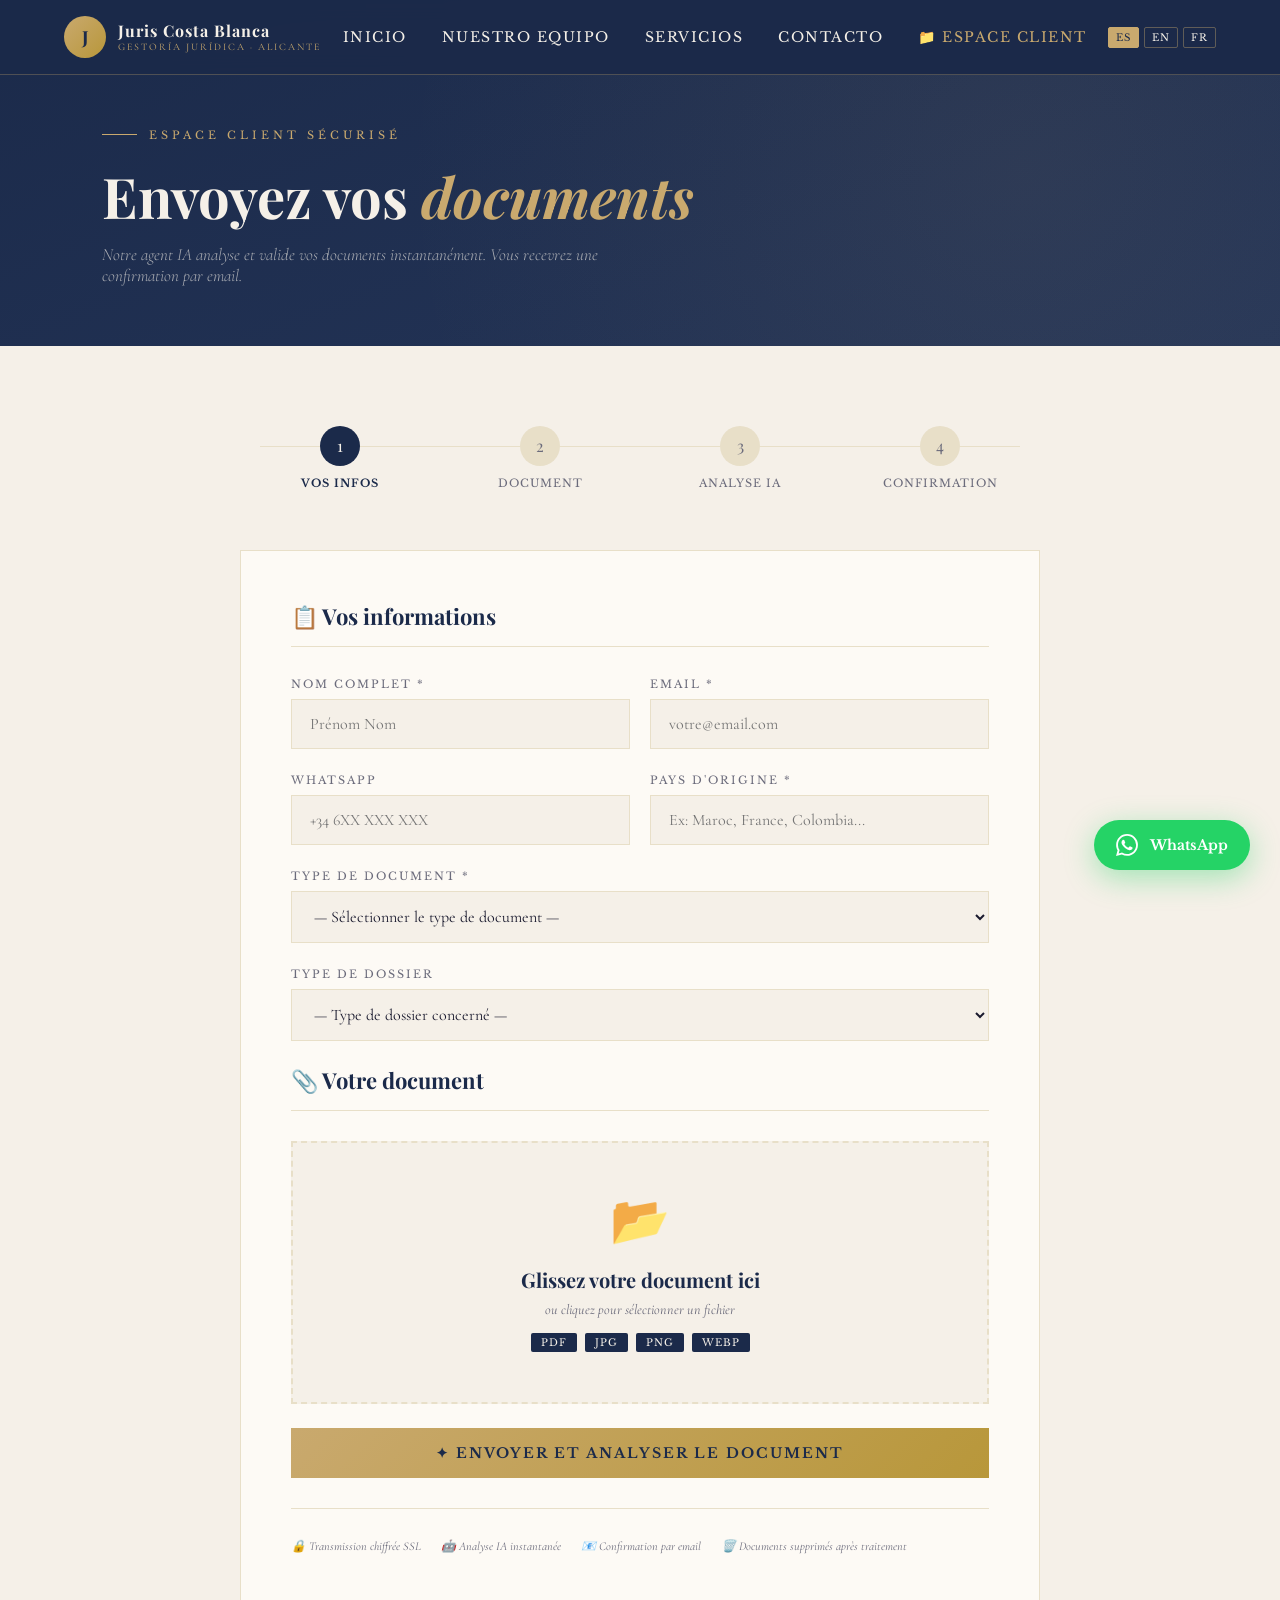
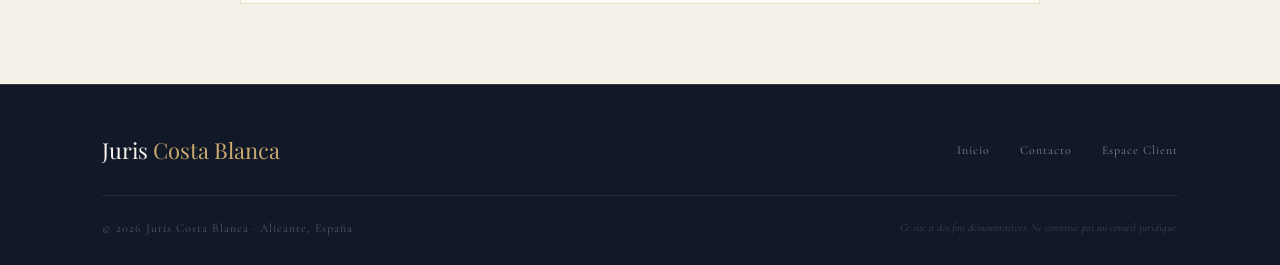
==== upload.html @ bc7e81ef "Add files via upload" ====
<!DOCTYPE html>
<html lang="es">
<head>
  <meta charset="UTF-8" />
  <meta name="viewport" content="width=device-width, initial-scale=1.0" />
  <title>Espace Client — Juris Costa Blanca</title>
  <meta name="description" content="Téléversez vos documents juridiques en toute sécurité. Analyse automatique par IA." />
  <link rel="stylesheet" href="style.css" />
  <link rel="icon" type="image/svg+xml" href="data:image/svg+xml,<svg xmlns='http://www.w3.org/2000/svg' viewBox='0 0 100 100'><text y='.9em' font-size='90'>⚖️</text></svg>" />
  <style>
    /* ===== PAGE UPLOAD SPÉCIFIQUE ===== */
    .upload-hero {
      min-height: 35vh;
      background: linear-gradient(160deg, var(--bleu-profond) 0%, var(--bleu-marine) 100%);
      display: flex;
      align-items: center;
      padding: 120px 8% 60px;
      position: relative;
      overflow: hidden;
    }

    .upload-hero::before {
      content: '';
      position: absolute;
      inset: 0;
      background-image: radial-gradient(circle at 80% 50%, rgba(201, 169, 110, 0.08) 0%, transparent 60%);
    }

    .upload-hero-content {
      position: relative;
      z-index: 2;
    }

    .upload-hero-eyebrow {
      display: inline-flex;
      align-items: center;
      gap: 12px;
      margin-bottom: 20px;
    }

    .upload-hero-eyebrow-line {
      width: 35px;
      height: 1px;
      background: var(--beige-dore);
    }

    .upload-hero-eyebrow span {
      font-size: 11px;
      letter-spacing: 4px;
      text-transform: uppercase;
      color: var(--beige-dore);
      font-family: 'Libre Baskerville', serif;
    }

    .upload-hero h1 {
      font-family: 'Playfair Display', serif;
      font-size: clamp(32px, 5vw, 56px);
      color: var(--beige-clair);
      margin-bottom: 15px;
      line-height: 1.2;
    }

    .upload-hero h1 em {
      color: var(--beige-dore);
      font-style: italic;
    }

    .upload-hero p {
      font-size: 17px;
      color: rgba(245, 240, 232, 0.65);
      font-style: italic;
      font-weight: 300;
      max-width: 500px;
    }

    /* ===== MAIN UPLOAD SECTION ===== */
    .upload-main {
      padding: 80px 8%;
      background: var(--beige-clair);
      min-height: 60vh;
    }

    .upload-container {
      max-width: 800px;
      margin: 0 auto;
    }

    /* ===== ÉTAPES ===== */
    .upload-steps {
      display: flex;
      gap: 0;
      margin-bottom: 60px;
      position: relative;
    }

    .upload-steps::before {
      content: '';
      position: absolute;
      top: 20px;
      left: 20px;
      right: 20px;
      height: 1px;
      background: var(--beige-moyen);
      z-index: 0;
    }

    .step {
      flex: 1;
      text-align: center;
      position: relative;
      z-index: 1;
    }

    .step-number {
      width: 40px;
      height: 40px;
      border-radius: 50%;
      background: var(--beige-moyen);
      color: var(--texte-gris);
      display: flex;
      align-items: center;
      justify-content: center;
      font-family: 'Playfair Display', serif;
      font-size: 16px;
      margin: 0 auto 10px;
      transition: all 0.3s;
    }

    .step.active .step-number {
      background: var(--bleu-profond);
      color: var(--beige-clair);
    }

    .step.done .step-number {
      background: #4CAF50;
      color: white;
    }

    .step-label {
      font-size: 11px;
      letter-spacing: 1px;
      text-transform: uppercase;
      color: var(--texte-gris);
      font-family: 'Libre Baskerville', serif;
    }

    .step.active .step-label {
      color: var(--bleu-profond);
      font-weight: 700;
    }

    /* ===== FORMULAIRE ===== */
    .upload-form {
      background: var(--blanc);
      border: 1px solid var(--beige-moyen);
      padding: 50px;
    }

    .form-section-title {
      font-family: 'Playfair Display', serif;
      font-size: 22px;
      color: var(--bleu-profond);
      margin-bottom: 30px;
      padding-bottom: 15px;
      border-bottom: 1px solid var(--beige-moyen);
    }

    .form-row {
      display: grid;
      grid-template-columns: 1fr 1fr;
      gap: 20px;
    }

    .form-group {
      margin-bottom: 24px;
    }

    .form-group label {
      display: block;
      font-size: 11px;
      letter-spacing: 2px;
      text-transform: uppercase;
      color: var(--texte-gris);
      font-family: 'Libre Baskerville', serif;
      margin-bottom: 8px;
    }

    .form-group input,
    .form-group select {
      width: 100%;
      padding: 14px 18px;
      background: var(--beige-clair);
      border: 1px solid var(--beige-moyen);
      font-family: 'Cormorant Garamond', serif;
      font-size: 16px;
      color: var(--texte-sombre);
      outline: none;
      transition: border-color 0.3s;
    }

    .form-group input:focus,
    .form-group select:focus {
      border-color: var(--bleu-profond);
      background: var(--blanc);
    }

    /* ===== ZONE UPLOAD ===== */
    .upload-zone {
      border: 2px dashed var(--beige-moyen);
      padding: 50px 30px;
      text-align: center;
      cursor: pointer;
      transition: all 0.3s;
      background: var(--beige-clair);
      margin-bottom: 24px;
      position: relative;
    }

    .upload-zone:hover,
    .upload-zone.dragover {
      border-color: var(--bleu-profond);
      background: rgba(27, 42, 74, 0.03);
    }

    .upload-zone input[type="file"] {
      position: absolute;
      inset: 0;
      opacity: 0;
      cursor: pointer;
      width: 100%;
      height: 100%;
    }

    .upload-icon {
      font-size: 48px;
      margin-bottom: 15px;
    }

    .upload-zone h3 {
      font-family: 'Playfair Display', serif;
      font-size: 20px;
      color: var(--bleu-profond);
      margin-bottom: 8px;
    }

    .upload-zone p {
      font-size: 14px;
      color: var(--texte-gris);
      font-style: italic;
    }

    .upload-zone .accepted-formats {
      margin-top: 15px;
      display: flex;
      gap: 8px;
      justify-content: center;
      flex-wrap: wrap;
    }

    .format-tag {
      background: var(--bleu-profond);
      color: var(--beige-clair);
      padding: 3px 10px;
      font-size: 10px;
      letter-spacing: 1px;
      font-family: 'Libre Baskerville', serif;
      border-radius: 2px;
    }

    /* ===== FICHIER SÉLECTIONNÉ ===== */
    .file-preview {
      display: none;
      background: var(--beige-clair);
      border: 1px solid var(--beige-moyen);
      padding: 15px 20px;
      margin-bottom: 24px;
      align-items: center;
      gap: 15px;
    }

    .file-preview.visible {
      display: flex;
    }

    .file-icon {
      font-size: 24px;
    }

    .file-info {
      flex: 1;
    }

    .file-name {
      font-family: 'Libre Baskerville', serif;
      font-size: 14px;
      color: var(--bleu-profond);
      font-weight: 700;
    }

    .file-size {
      font-size: 12px;
      color: var(--texte-gris);
      font-style: italic;
    }

    .file-remove {
      background: none;
      border: none;
      color: var(--texte-gris);
      cursor: pointer;
      font-size: 18px;
      padding: 4px 8px;
      transition: color 0.2s;
    }

    .file-remove:hover {
      color: #e53e3e;
    }

    /* ===== ANALYSE IA ===== */
    .ia-analysis {
      display: none;
      background: var(--bleu-profond);
      padding: 30px;
      margin-bottom: 24px;
      color: var(--beige-clair);
    }

    .ia-analysis.visible {
      display: block;
    }

    .ia-analysis-header {
      display: flex;
      align-items: center;
      gap: 12px;
      margin-bottom: 20px;
    }

    .ia-spinner {
      width: 20px;
      height: 20px;
      border: 2px solid rgba(201, 169, 110, 0.3);
      border-top-color: var(--beige-dore);
      border-radius: 50%;
      animation: spin 1s linear infinite;
    }

    @keyframes spin {
      to { transform: rotate(360deg); }
    }

    .ia-analysis-title {
      font-family: 'Playfair Display', serif;
      font-size: 16px;
      color: var(--beige-dore);
    }

    .ia-result {
      display: none;
    }

    .ia-result.visible {
      display: block;
    }

    .ia-result-item {
      display: flex;
      align-items: flex-start;
      gap: 10px;
      margin-bottom: 12px;
      font-size: 14px;
      color: rgba(245, 240, 232, 0.85);
      line-height: 1.6;
    }

    .ia-result-icon {
      font-size: 16px;
      flex-shrink: 0;
      margin-top: 2px;
    }

    /* ===== STATUT ===== */
    .status-box {
      display: none;
      padding: 20px 25px;
      margin-bottom: 24px;
      align-items: center;
      gap: 15px;
    }

    .status-box.visible {
      display: flex;
    }

    .status-success {
      background: rgba(72, 187, 120, 0.1);
      border: 1px solid rgba(72, 187, 120, 0.3);
    }

    .status-error {
      background: rgba(245, 101, 101, 0.1);
      border: 1px solid rgba(245, 101, 101, 0.3);
    }

    .status-icon {
      font-size: 24px;
    }

    .status-text h4 {
      font-family: 'Libre Baskerville', serif;
      font-size: 14px;
      color: var(--bleu-profond);
      margin-bottom: 4px;
    }

    .status-text p {
      font-size: 13px;
      color: var(--texte-gris);
      font-style: italic;
    }

    /* ===== SÉCURITÉ ===== */
    .security-info {
      display: flex;
      gap: 20px;
      margin-top: 30px;
      padding-top: 30px;
      border-top: 1px solid var(--beige-moyen);
    }

    .security-item {
      display: flex;
      align-items: center;
      gap: 8px;
      font-size: 12px;
      color: var(--texte-gris);
      font-style: italic;
    }

    /* ===== RESPONSIVE ===== */
    @media (max-width: 700px) {
      .upload-form {
        padding: 30px 20px;
      }

      .form-row {
        grid-template-columns: 1fr;
      }

      .upload-steps {
        display: none;
      }

      .security-info {
        flex-direction: column;
        gap: 10px;
      }
    }
  </style>
</head>
<body>

  <!-- NAVIGATION -->
  <nav>
    <a href="index.html" class="nav-logo">
      <div class="nav-logo-icon">J</div>
      <div class="nav-logo-text">
        <span class="nav-logo-name">Juris Costa Blanca</span>
        <span class="nav-logo-sub">Gestoría Jurídica · Alicante</span>
      </div>
    </a>
    <ul class="nav-links">
      <li><a href="index.html#accueil">Inicio</a></li>
      <li><a href="index.html#bureau">Nuestro Equipo</a></li>
      <li><a href="index.html#activites">Servicios</a></li>
      <li><a href="index.html#contact">Contacto</a></li>
      <li><a href="upload.html" style="color: var(--beige-dore);">📁 Espace Client</a></li>
    </ul>
    <div class="lang-selector">
      <button class="lang-btn active" onclick="setLang('es')">ES</button>
      <button class="lang-btn" onclick="setLang('en')">EN</button>
      <button class="lang-btn" onclick="setLang('fr')">FR</button>
    </div>
    <button class="hamburger" id="hamburger"><span></span><span></span><span></span></button>
  </nav>

  <!-- HERO -->
  <section class="upload-hero">
    <div class="upload-hero-content">
      <div class="upload-hero-eyebrow">
        <div class="upload-hero-eyebrow-line"></div>
        <span>Espace Client Sécurisé</span>
      </div>
      <h1>Envoyez vos <em>documents</em></h1>
      <p>Notre agent IA analyse et valide vos documents instantanément. Vous recevrez une confirmation par email.</p>
    </div>
  </section>

  <!-- MAIN -->
  <section class="upload-main">
    <div class="upload-container">

      <!-- ÉTAPES -->
      <div class="upload-steps">
        <div class="step active" id="step1">
          <div class="step-number">1</div>
          <div class="step-label">Vos infos</div>
        </div>
        <div class="step" id="step2">
          <div class="step-number">2</div>
          <div class="step-label">Document</div>
        </div>
        <div class="step" id="step3">
          <div class="step-number">3</div>
          <div class="step-label">Analyse IA</div>
        </div>
        <div class="step" id="step4">
          <div class="step-number">4</div>
          <div class="step-label">Confirmation</div>
        </div>
      </div>

      <!-- FORMULAIRE -->
      <div class="upload-form reveal">

        <h2 class="form-section-title">📋 Vos informations</h2>

        <div class="form-row">
          <div class="form-group">
            <label>Nom complet *</label>
            <input type="text" id="client-nom" placeholder="Prénom Nom" required />
          </div>
          <div class="form-group">
            <label>Email *</label>
            <input type="email" id="client-email" placeholder="votre@email.com" required />
          </div>
        </div>

        <div class="form-row">
          <div class="form-group">
            <label>WhatsApp</label>
            <input type="tel" id="client-whatsapp" placeholder="+34 6XX XXX XXX" />
          </div>
          <div class="form-group">
            <label>Pays d'origine *</label>
            <input type="text" id="client-pays" placeholder="Ex: Maroc, France, Colombia..." required />
          </div>
        </div>

        <div class="form-group">
          <label>Type de document *</label>
          <select id="doc-type" required>
            <option value="">— Sélectionner le type de document —</option>
            <option value="passeport">🛂 Passeport</option>
            <option value="nie">🪪 NIE / TIE</option>
            <option value="acte_naissance">📜 Acte de naissance</option>
            <option value="antecedents_penaux">⚖️ Certificat antécédents pénaux</option>
            <option value="empadronamiento">🏠 Certificat d'empadronamiento</option>
            <option value="contrat_travail">💼 Contrat de travail</option>
            <option value="justificatif_paiement">💳 Justificatif de paiement</option>
            <option value="diplome">🎓 Diplôme / Certificat scolaire</option>
            <option value="photo">📷 Photo d'identité</option>
            <option value="autre">📄 Autre document</option>
          </select>
        </div>

        <div class="form-group">
          <label>Type de dossier</label>
          <select id="dossier-type">
            <option value="">— Type de dossier concerné —</option>
            <option value="regularisation_2026">Régularisation extraordinaire 2026</option>
            <option value="nie_tie">NIE / TIE</option>
            <option value="visa_etudiant">Visa Étudiant</option>
            <option value="arraigo">Arraigo</option>
            <option value="regroupement_familial">Regroupement Familial</option>
            <option value="renouvellement">Renouvellement Résidence</option>
            <option value="immigration_commerciale">Immigration Commerciale</option>
            <option value="autre">Autre</option>
          </select>
        </div>

        <h2 class="form-section-title" style="margin-top: 10px;">📎 Votre document</h2>

        <!-- ZONE UPLOAD -->
        <div class="upload-zone" id="upload-zone">
          <input type="file" id="file-input" accept=".pdf,.jpg,.jpeg,.png,.webp" />
          <div class="upload-icon">📂</div>
          <h3>Glissez votre document ici</h3>
          <p>ou cliquez pour sélectionner un fichier</p>
          <div class="accepted-formats">
            <span class="format-tag">PDF</span>
            <span class="format-tag">JPG</span>
            <span class="format-tag">PNG</span>
            <span class="format-tag">WEBP</span>
          </div>
        </div>

        <!-- APERÇU FICHIER -->
        <div class="file-preview" id="file-preview">
          <div class="file-icon" id="file-icon">📄</div>
          <div class="file-info">
            <div class="file-name" id="file-name">document.pdf</div>
            <div class="file-size" id="file-size">2.4 MB</div>
          </div>
          <button class="file-remove" id="file-remove" onclick="removeFile()">✕</button>
        </div>

        <!-- ANALYSE IA -->
        <div class="ia-analysis" id="ia-analysis">
          <div class="ia-analysis-header">
            <div class="ia-spinner" id="ia-spinner"></div>
            <div class="ia-analysis-title" id="ia-analysis-title">Agent IA en cours d'analyse...</div>
          </div>
          <div class="ia-result" id="ia-result"></div>
        </div>

        <!-- STATUT -->
        <div class="status-box" id="status-box">
          <div class="status-icon" id="status-icon"></div>
          <div class="status-text">
            <h4 id="status-title"></h4>
            <p id="status-desc"></p>
          </div>
        </div>

        <!-- BOUTON ENVOYER -->
        <button class="btn-primary" id="submit-btn" onclick="submitDocument()" style="width: 100%; justify-content: center; font-size: 14px;">
          ✦ Envoyer et analyser le document
        </button>

        <!-- SÉCURITÉ -->
        <div class="security-info">
          <div class="security-item">🔒 Transmission chiffrée SSL</div>
          <div class="security-item">🤖 Analyse IA instantanée</div>
          <div class="security-item">📧 Confirmation par email</div>
          <div class="security-item">🗑️ Documents supprimés après traitement</div>
        </div>

      </div>
    </div>
  </section>

  <!-- WHATSAPP FLOAT -->
  <a href="https://wa.me/14155238886" target="_blank" class="whatsapp-float" aria-label="WhatsApp">
    <svg viewBox="0 0 24 24" xmlns="http://www.w3.org/2000/svg">
      <path d="M17.472 14.382c-.297-.149-1.758-.867-2.03-.967-.273-.099-.471-.148-.67.15-.197.297-.767.966-.94 1.164-.173.199-.347.223-.644.075-.297-.15-1.255-.463-2.39-1.475-.883-.788-1.48-1.761-1.653-2.059-.173-.297-.018-.458.13-.606.134-.133.298-.347.446-.52.149-.174.198-.298.298-.497.099-.198.05-.371-.025-.52-.075-.149-.669-1.612-.916-2.207-.242-.579-.487-.5-.669-.51-.173-.008-.371-.01-.57-.01-.198 0-.52.074-.792.372-.272.297-1.04 1.016-1.04 2.479 0 1.462 1.065 2.875 1.213 3.074.149.198 2.096 3.2 5.077 4.487.709.306 1.262.489 1.694.625.712.227 1.36.195 1.871.118.571-.085 1.758-.719 2.006-1.413.248-.694.248-1.289.173-1.413-.074-.124-.272-.198-.57-.347m-5.421 7.403h-.004a9.87 9.87 0 01-5.031-1.378l-.361-.214-3.741.982.998-3.648-.235-.374a9.86 9.86 0 01-1.51-5.26c.001-5.45 4.436-9.884 9.888-9.884 2.64 0 5.122 1.03 6.988 2.898a9.825 9.825 0 012.893 6.994c-.003 5.45-4.437 9.884-9.885 9.884m8.413-18.297A11.815 11.815 0 0012.05 0C5.495 0 .16 5.335.157 11.892c0 2.096.547 4.142 1.588 5.945L.057 24l6.305-1.654a11.882 11.882 0 005.683 1.448h.005c6.554 0 11.89-5.335 11.893-11.893a11.821 11.821 0 00-3.48-8.413z"/>
    </svg>
    WhatsApp
  </a>

  <!-- FOOTER -->
  <footer>
    <div class="footer-top">
      <div class="footer-logo">Juris <span>Costa Blanca</span></div>
      <div class="footer-links">
        <a href="index.html">Inicio</a>
        <a href="index.html#contact">Contacto</a>
        <a href="upload.html">Espace Client</a>
      </div>
    </div>
    <div class="footer-bottom">
      <p class="footer-copy">© 2026 Juris Costa Blanca · Alicante, España</p>
      <p class="footer-legal">Ce site a des fins démonstratives. Ne constitue pas un conseil juridique.</p>
    </div>
  </footer>

  <script>
    // ===== NAVIGATION =====
    var hamburger = document.getElementById('hamburger');
    var navLinks = document.getElementById('navLinks');
    if (hamburger && navLinks) {
      hamburger.addEventListener('click', function() {
        navLinks.classList.toggle('open');
      });
    }

    function setLang(lang) {
      document.querySelectorAll('.lang-btn').forEach(function(btn) {
        btn.classList.remove('active');
      });
      event.target.classList.add('active');
    }

    // ===== SCROLL ANIMATIONS =====
    var observer = new IntersectionObserver(function(entries) {
      entries.forEach(function(entry) {
        if (entry.isIntersecting) entry.target.classList.add('visible');
      });
    }, { threshold: 0.1 });
    document.querySelectorAll('.reveal').forEach(function(el) { observer.observe(el); });

    // ===== UPLOAD ZONE =====
    var uploadZone = document.getElementById('upload-zone');
    var fileInput = document.getElementById('file-input');
    var selectedFile = null;

    uploadZone.addEventListener('dragover', function(e) {
      e.preventDefault();
      uploadZone.classList.add('dragover');
    });

    uploadZone.addEventListener('dragleave', function() {
      uploadZone.classList.remove('dragover');
    });

    uploadZone.addEventListener('drop', function(e) {
      e.preventDefault();
      uploadZone.classList.remove('dragover');
      var files = e.dataTransfer.files;
      if (files.length > 0) handleFile(files[0]);
    });

    fileInput.addEventListener('change', function() {
      if (fileInput.files.length > 0) handleFile(fileInput.files[0]);
    });

    function handleFile(file) {
      selectedFile = file;
      var preview = document.getElementById('file-preview');
      var fileName = document.getElementById('file-name');
      var fileSize = document.getElementById('file-size');
      var fileIcon = document.getElementById('file-icon');

      fileName.textContent = file.name;
      fileSize.textContent = (file.size / 1024 / 1024).toFixed(2) + ' MB';

      var ext = file.name.split('.').pop().toLowerCase();
      if (ext === 'pdf') fileIcon.textContent = '📕';
      else if (['jpg', 'jpeg', 'png', 'webp'].includes(ext)) fileIcon.textContent = '🖼️';
      else fileIcon.textContent = '📄';

      preview.classList.add('visible');
      uploadZone.style.display = 'none';

      // Mettre à jour les étapes
      setStep(2);
    }

    function removeFile() {
      selectedFile = null;
      fileInput.value = '';
      document.getElementById('file-preview').classList.remove('visible');
      uploadZone.style.display = 'block';
      document.getElementById('ia-analysis').classList.remove('visible');
      document.getElementById('status-box').classList.remove('visible');
      setStep(1);
    }

    // ===== ÉTAPES =====
    function setStep(step) {
      for (var i = 1; i <= 4; i++) {
        var el = document.getElementById('step' + i);
        if (!el) continue;
        el.className = 'step';
        if (i < step) el.classList.add('done');
        else if (i === step) el.classList.add('active');
      }
    }

    // ===== ENVOYER =====
    async function submitDocument() {
      var nom = document.getElementById('client-nom').value.trim();
      var email = document.getElementById('client-email').value.trim();
      var pays = document.getElementById('client-pays').value.trim();
      var docType = document.getElementById('doc-type').value;

      if (!nom || !email || !pays || !docType) {
        alert('Veuillez remplir tous les champs obligatoires (*)');
        return;
      }

      if (!selectedFile) {
        alert('Veuillez sélectionner un document à envoyer.');
        return;
      }

      // Désactiver le bouton
      var btn = document.getElementById('submit-btn');
      btn.disabled = true;
      btn.textContent = '⏳ Envoi en cours...';

      // Afficher l'analyse IA
      setStep(3);
      var iaAnalysis = document.getElementById('ia-analysis');
      iaAnalysis.classList.add('visible');
      document.getElementById('ia-analysis-title').textContent = 'Agent IA — Analyse du document...';
      document.getElementById('ia-spinner').style.display = 'block';
      document.getElementById('ia-result').classList.remove('visible');

      try {
        // Convertir le fichier en base64
        var base64 = await fileToBase64(selectedFile);

        // Envoyer au webhook n8n
        var response = await fetch('https://kenzel2122.app.n8n.cloud/webhook/upload-document', {
          method: 'POST',
          headers: { 'Content-Type': 'application/json' },
          body: JSON.stringify({
            nom: nom,
            email: email,
            whatsapp: document.getElementById('client-whatsapp').value.trim(),
            pays: pays,
            type_document: docType,
            type_dossier: document.getElementById('dossier-type').value,
            fichier_nom: selectedFile.name,
            fichier_type: selectedFile.type,
            fichier_base64: base64
          })
        });

        var rawText = await response.text();
        var data;
        try { data = JSON.parse(rawText); } catch(e) { data = { output: rawText }; }

        var analyse = data.output || data.analyse || data.message || data.text || '';

        // Afficher le résultat
        document.getElementById('ia-spinner').style.display = 'none';
        document.getElementById('ia-analysis-title').textContent = '✅ Analyse terminée';

        if (analyse) {
          var resultEl = document.getElementById('ia-result');
          resultEl.innerHTML = '<div class="ia-result-item"><span class="ia-result-icon">🤖</span><span>' + analyse.replace(/\n/g, '<br>') + '</span></div>';
          resultEl.classList.add('visible');
        }

        // Succès
        setStep(4);
        showStatus('success',
          '✅ Document reçu et analysé !',
          'Un email de confirmation a été envoyé à ' + email + '. Votre gestionnaire vous contactera sous 24h.'
        );

      } catch (error) {
        console.error('Upload error:', error);
        document.getElementById('ia-spinner').style.display = 'none';
        document.getElementById('ia-analysis-title').textContent = '⚠️ Connexion en cours...';
        showStatus('success',
          '✅ Document envoyé !',
          'Votre document a bien été reçu. Un email de confirmation sera envoyé à ' + email + '.'
        );
        setStep(4);
      }

      btn.disabled = false;
      btn.textContent = '✦ Envoyer un autre document';
    }

    function showStatus(type, title, desc) {
      var box = document.getElementById('status-box');
      box.className = 'status-box visible status-' + type;
      document.getElementById('status-icon').textContent = type === 'success' ? '✅' : '❌';
      document.getElementById('status-title').textContent = title;
      document.getElementById('status-desc').textContent = desc;
    }

    function fileToBase64(file) {
      return new Promise(function(resolve, reject) {
        var reader = new FileReader();
        reader.onload = function() { resolve(reader.result.split(',')[1]); };
        reader.onerror = reject;
        reader.readAsDataURL(file);
      });
    }
  </script>

</body>
</html>
---- style.css ----
@import url('https://fonts.googleapis.com/css2?family=Playfair+Display:wght@400;600;700&family=Cormorant+Garamond:ital,wght@0,300;0,400;0,600;1,300&family=Libre+Baskerville:wght@400;700&display=swap');

:root {
  --bleu-profond: #1B2A4A;
  --bleu-marine: #243558;
  --bleu-accent: #2E4A7A;
  --beige-clair: #F5F0E8;
  --beige-moyen: #E8DFC8;
  --beige-dore: #C9A96E;
  --blanc: #FDFAF5;
  --texte-sombre: #1A1A2E;
  --texte-gris: #6B6B7B;
  --or: #B8973A;
}

* {
  margin: 0;
  padding: 0;
  box-sizing: border-box;
}

html {
  scroll-behavior: smooth;
}

body {
  font-family: 'Cormorant Garamond', serif;
  background-color: var(--blanc);
  color: var(--texte-sombre);
  overflow-x: hidden;
}

/* ===== NAVIGATION ===== */
nav {
  position: fixed;
  top: 0;
  width: 100%;
  z-index: 1000;
  background: rgba(27, 42, 74, 0.97);
  backdrop-filter: blur(10px);
  padding: 0 5%;
  display: flex;
  justify-content: space-between;
  align-items: center;
  height: 75px;
  border-bottom: 1px solid rgba(201, 169, 110, 0.3);
}

.nav-logo {
  display: flex;
  align-items: center;
  gap: 12px;
  text-decoration: none;
}

.nav-logo-icon {
  width: 42px;
  height: 42px;
  background: linear-gradient(135deg, var(--beige-dore), var(--or));
  border-radius: 50%;
  display: flex;
  align-items: center;
  justify-content: center;
  font-size: 18px;
  color: var(--bleu-profond);
  font-weight: 700;
  font-family: 'Playfair Display', serif;
}

.nav-logo-text {
  display: flex;
  flex-direction: column;
}

.nav-logo-name {
  font-family: 'Playfair Display', serif;
  font-size: 16px;
  font-weight: 700;
  color: var(--beige-clair);
  letter-spacing: 1px;
  line-height: 1.2;
}

.nav-logo-sub {
  font-size: 10px;
  color: var(--beige-dore);
  letter-spacing: 2px;
  text-transform: uppercase;
}

.nav-links {
  display: flex;
  align-items: center;
  gap: 35px;
  list-style: none;
}

.nav-links a {
  text-decoration: none;
  color: var(--beige-clair);
  font-size: 14px;
  letter-spacing: 1.5px;
  text-transform: uppercase;
  font-family: 'Libre Baskerville', serif;
  transition: color 0.3s;
  position: relative;
}

.nav-links a::after {
  content: '';
  position: absolute;
  bottom: -4px;
  left: 0;
  width: 0;
  height: 1px;
  background: var(--beige-dore);
  transition: width 0.3s;
}

.nav-links a:hover {
  color: var(--beige-dore);
}

.nav-links a:hover::after {
  width: 100%;
}

.lang-selector {
  display: flex;
  gap: 5px;
}

.lang-btn {
  background: transparent;
  border: 1px solid rgba(201, 169, 110, 0.4);
  color: var(--beige-clair);
  padding: 3px 7px;
  font-size: 10px;
  letter-spacing: 1px;
  cursor: pointer;
  transition: all 0.3s;
  font-family: 'Libre Baskerville', serif;
  border-radius: 2px;
}

.lang-btn:hover,
.lang-btn.active {
  background: var(--beige-dore);
  color: var(--bleu-profond);
  border-color: var(--beige-dore);
}

.hamburger {
  display: none;
  flex-direction: column;
  gap: 5px;
  cursor: pointer;
  background: none;
  border: none;
  padding: 5px;
}

.hamburger span {
  width: 25px;
  height: 2px;
  background: var(--beige-clair);
  transition: all 0.3s;
}

/* ===== HERO ===== */
#accueil {
  min-height: 100vh;
  background: linear-gradient(160deg, var(--bleu-profond) 0%, var(--bleu-marine) 50%, #1A3060 100%);
  display: flex;
  align-items: center;
  position: relative;
  overflow: hidden;
  padding-top: 75px;
}

.hero-bg-pattern {
  position: absolute;
  inset: 0;
  background-image: 
    radial-gradient(circle at 20% 80%, rgba(201, 169, 110, 0.08) 0%, transparent 50%),
    radial-gradient(circle at 80% 20%, rgba(201, 169, 110, 0.06) 0%, transparent 50%),
    linear-gradient(45deg, transparent 40%, rgba(201, 169, 110, 0.03) 50%, transparent 60%);
}

.hero-lines {
  position: absolute;
  right: 0;
  top: 0;
  width: 45%;
  height: 100%;
  opacity: 0.06;
  background-image: repeating-linear-gradient(
    90deg,
    var(--beige-dore) 0px,
    var(--beige-dore) 1px,
    transparent 1px,
    transparent 60px
  );
}

.hero-content {
  position: relative;
  z-index: 2;
  padding: 0 8%;
  max-width: 800px;
}

.hero-eyebrow {
  display: inline-flex;
  align-items: center;
  gap: 12px;
  margin-bottom: 30px;
  opacity: 0;
  animation: fadeUp 0.8s forwards 0.3s;
}

.hero-eyebrow-line {
  width: 40px;
  height: 1px;
  background: var(--beige-dore);
}

.hero-eyebrow span {
  font-size: 11px;
  letter-spacing: 4px;
  text-transform: uppercase;
  color: var(--beige-dore);
  font-family: 'Libre Baskerville', serif;
}

.hero-title {
  font-family: 'Playfair Display', serif;
  font-size: clamp(42px, 7vw, 80px);
  font-weight: 700;
  color: var(--beige-clair);
  line-height: 1.1;
  margin-bottom: 20px;
  opacity: 0;
  animation: fadeUp 0.8s forwards 0.5s;
}

.hero-title em {
  font-style: italic;
  color: var(--beige-dore);
}

.hero-accroche {
  font-size: clamp(18px, 2.5vw, 26px);
  color: rgba(245, 240, 232, 0.7);
  font-style: italic;
  margin-bottom: 40px;
  font-weight: 300;
  opacity: 0;
  animation: fadeUp 0.8s forwards 0.7s;
}

.hero-description {
  font-size: 17px;
  color: rgba(245, 240, 232, 0.6);
  line-height: 1.8;
  max-width: 550px;
  margin-bottom: 50px;
  font-weight: 300;
  opacity: 0;
  animation: fadeUp 0.8s forwards 0.9s;
}

.hero-ctas {
  display: flex;
  gap: 20px;
  flex-wrap: wrap;
  opacity: 0;
  animation: fadeUp 0.8s forwards 1.1s;
}

.btn-primary {
  background: linear-gradient(135deg, var(--beige-dore), var(--or));
  color: var(--bleu-profond);
  padding: 16px 36px;
  font-size: 13px;
  letter-spacing: 2px;
  text-transform: uppercase;
  font-family: 'Libre Baskerville', serif;
  font-weight: 700;
  text-decoration: none;
  border: none;
  cursor: pointer;
  transition: all 0.3s;
  display: inline-flex;
  align-items: center;
  gap: 10px;
}

.btn-primary:hover {
  transform: translateY(-2px);
  box-shadow: 0 10px 30px rgba(201, 169, 110, 0.4);
}

.btn-secondary {
  background: transparent;
  color: var(--beige-clair);
  padding: 16px 36px;
  font-size: 13px;
  letter-spacing: 2px;
  text-transform: uppercase;
  font-family: 'Libre Baskerville', serif;
  text-decoration: none;
  border: 1px solid rgba(245, 240, 232, 0.3);
  cursor: pointer;
  transition: all 0.3s;
  display: inline-flex;
  align-items: center;
  gap: 10px;
}

.btn-secondary:hover {
  border-color: var(--beige-dore);
  color: var(--beige-dore);
  transform: translateY(-2px);
}

.hero-stats {
  position: absolute;
  bottom: 60px;
  right: 8%;
  display: flex;
  gap: 50px;
  opacity: 0;
  animation: fadeUp 0.8s forwards 1.3s;
}

.hero-stat {
  text-align: center;
  border-left: 1px solid rgba(201, 169, 110, 0.3);
  padding-left: 25px;
}

.hero-stat-number {
  font-family: 'Playfair Display', serif;
  font-size: 36px;
  color: var(--beige-dore);
  line-height: 1;
  margin-bottom: 5px;
}

.hero-stat-label {
  font-size: 11px;
  letter-spacing: 2px;
  text-transform: uppercase;
  color: rgba(245, 240, 232, 0.5);
}

.hero-scroll {
  position: absolute;
  bottom: 30px;
  left: 8%;
  display: flex;
  align-items: center;
  gap: 12px;
  color: rgba(245, 240, 232, 0.4);
  font-size: 11px;
  letter-spacing: 3px;
  text-transform: uppercase;
}

.scroll-line {
  width: 40px;
  height: 1px;
  background: rgba(245, 240, 232, 0.3);
  animation: scrollPulse 2s infinite;
}

/* ===== LANGUES SECTION ===== */
.langues-bar {
  background: var(--beige-dore);
  padding: 18px 8%;
  display: flex;
  justify-content: center;
  align-items: center;
  gap: 30px;
  flex-wrap: wrap;
}

.langue-item {
  display: flex;
  align-items: center;
  gap: 8px;
  color: var(--bleu-profond);
  font-size: 13px;
  letter-spacing: 1px;
  font-family: 'Libre Baskerville', serif;
  font-weight: 700;
}

.langue-flag {
  font-size: 18px;
}

.langue-sep {
  color: rgba(27, 42, 74, 0.3);
  font-size: 20px;
}

/* ===== SECTIONS COMMUNES ===== */
.section-header {
  text-align: center;
  margin-bottom: 70px;
}

.section-eyebrow {
  display: inline-flex;
  align-items: center;
  gap: 15px;
  margin-bottom: 20px;
}

.section-eyebrow-line {
  width: 35px;
  height: 1px;
  background: var(--beige-dore);
}

.section-eyebrow span {
  font-size: 11px;
  letter-spacing: 4px;
  text-transform: uppercase;
  color: var(--beige-dore);
  font-family: 'Libre Baskerville', serif;
}

.section-title {
  font-family: 'Playfair Display', serif;
  font-size: clamp(32px, 4vw, 52px);
  color: var(--bleu-profond);
  line-height: 1.2;
  margin-bottom: 20px;
}

.section-subtitle {
  font-size: 18px;
  color: var(--texte-gris);
  font-style: italic;
  font-weight: 300;
  max-width: 600px;
  margin: 0 auto;
  line-height: 1.7;
}

/* ===== BUREAU ===== */
#bureau {
  padding: 120px 8%;
  background: var(--blanc);
}

.team-grid {
  display: grid;
  grid-template-columns: repeat(2, 1fr);
  gap: 40px;
  max-width: 1100px;
  margin: 0 auto;
}

.team-card {
  background: var(--beige-clair);
  border: 1px solid var(--beige-moyen);
  padding: 45px 40px;
  position: relative;
  transition: all 0.4s;
  overflow: hidden;
}

.team-card::before {
  content: '';
  position: absolute;
  top: 0;
  left: 0;
  width: 4px;
  height: 0;
  background: linear-gradient(to bottom, var(--beige-dore), var(--or));
  transition: height 0.4s;
}

.team-card:hover::before {
  height: 100%;
}

.team-card:hover {
  transform: translateY(-5px);
  box-shadow: 0 20px 50px rgba(27, 42, 74, 0.12);
}

.team-avatar {
  width: 90px;
  height: 90px;
  border-radius: 50%;
  margin-bottom: 25px;
  display: flex;
  align-items: center;
  justify-content: center;
  font-family: 'Playfair Display', serif;
  font-size: 32px;
  font-weight: 700;
  color: var(--blanc);
  position: relative;
}

.avatar-javier {
  background: linear-gradient(135deg, #2E4A7A, #1B2A4A);
}

.avatar-wahil {
  background: linear-gradient(135deg, #4A7A2E, #2A4A1B);
}

.avatar-stefania {
  background: linear-gradient(135deg, #7A2E4A, #4A1B2A);
}

.avatar-celine {
  background: linear-gradient(135deg, #7A6B2E, #4A3E1B);
}

.team-region {
  font-size: 10px;
  letter-spacing: 3px;
  text-transform: uppercase;
  color: var(--beige-dore);
  font-family: 'Libre Baskerville', serif;
  margin-bottom: 8px;
}

.team-name {
  font-family: 'Playfair Display', serif;
  font-size: 24px;
  color: var(--bleu-profond);
  margin-bottom: 8px;
}

.team-role {
  font-size: 14px;
  color: var(--texte-gris);
  font-style: italic;
  margin-bottom: 20px;
  line-height: 1.5;
}

.team-langues {
  display: flex;
  gap: 8px;
  flex-wrap: wrap;
}

.langue-tag {
  background: var(--bleu-profond);
  color: var(--beige-clair);
  padding: 4px 12px;
  font-size: 11px;
  letter-spacing: 1px;
  font-family: 'Libre Baskerville', serif;
  border-radius: 2px;
}

.team-whatsapp {
  margin-top: 20px;
  display: inline-flex;
  align-items: center;
  gap: 8px;
  color: #25D366;
  font-size: 13px;
  text-decoration: none;
  font-family: 'Libre Baskerville', serif;
  transition: opacity 0.3s;
}

.team-whatsapp:hover {
  opacity: 0.7;
}

/* ===== ACTIVITÉS ===== */
#activites {
  padding: 120px 8%;
  background: var(--bleu-profond);
  position: relative;
  overflow: hidden;
}

#activites::before {
  content: '';
  position: absolute;
  top: 0;
  right: 0;
  width: 400px;
  height: 400px;
  background: radial-gradient(circle, rgba(201, 169, 110, 0.08) 0%, transparent 70%);
}

#activites .section-title {
  color: var(--beige-clair);
}

#activites .section-subtitle {
  color: rgba(245, 240, 232, 0.6);
}

#activites .section-eyebrow span {
  color: var(--beige-dore);
}

.activites-grid {
  display: grid;
  grid-template-columns: repeat(3, 1fr);
  gap: 25px;
  max-width: 1100px;
  margin: 0 auto;
}

.activite-card {
  background: rgba(255, 255, 255, 0.04);
  border: 1px solid rgba(201, 169, 110, 0.15);
  padding: 40px 35px;
  transition: all 0.4s;
  position: relative;
  overflow: hidden;
}

.activite-card::after {
  content: '';
  position: absolute;
  bottom: 0;
  left: 0;
  width: 0;
  height: 2px;
  background: linear-gradient(to right, var(--beige-dore), var(--or));
  transition: width 0.4s;
}

.activite-card:hover::after {
  width: 100%;
}

.activite-card:hover {
  background: rgba(255, 255, 255, 0.07);
  transform: translateY(-4px);
}

.activite-icon {
  font-size: 32px;
  margin-bottom: 20px;
}

.activite-title {
  font-family: 'Playfair Display', serif;
  font-size: 20px;
  color: var(--beige-clair);
  margin-bottom: 12px;
}

.activite-desc {
  font-size: 15px;
  color: rgba(245, 240, 232, 0.55);
  line-height: 1.7;
  font-weight: 300;
}

.activite-contact {
  margin-top: 20px;
  font-size: 12px;
  letter-spacing: 1px;
  color: var(--beige-dore);
  font-family: 'Libre Baskerville', serif;
  display: flex;
  align-items: center;
  gap: 8px;
}

.activite-contact::before {
  content: '';
  width: 20px;
  height: 1px;
  background: var(--beige-dore);
}

/* ===== CONTACT ===== */
#contact {
  padding: 120px 8%;
  background: var(--beige-clair);
}

.contact-grid {
  display: grid;
  grid-template-columns: 1fr 1fr;
  gap: 80px;
  max-width: 1100px;
  margin: 0 auto;
  align-items: start;
}

.contact-info h3 {
  font-family: 'Playfair Display', serif;
  font-size: 28px;
  color: var(--bleu-profond);
  margin-bottom: 30px;
}

.contact-item {
  display: flex;
  gap: 20px;
  margin-bottom: 30px;
  align-items: flex-start;
}

.contact-item-icon {
  width: 45px;
  height: 45px;
  background: var(--bleu-profond);
  border-radius: 50%;
  display: flex;
  align-items: center;
  justify-content: center;
  font-size: 18px;
  flex-shrink: 0;
}

.contact-item-content h4 {
  font-family: 'Libre Baskerville', serif;
  font-size: 12px;
  letter-spacing: 2px;
  text-transform: uppercase;
  color: var(--beige-dore);
  margin-bottom: 5px;
}

.contact-item-content p {
  font-size: 16px;
  color: var(--bleu-profond);
  line-height: 1.6;
}

.contact-horaires {
  background: var(--bleu-profond);
  padding: 30px;
  margin-top: 10px;
}

.contact-horaires h4 {
  font-family: 'Libre Baskerville', serif;
  font-size: 11px;
  letter-spacing: 3px;
  text-transform: uppercase;
  color: var(--beige-dore);
  margin-bottom: 20px;
}

.horaire-row {
  display: flex;
  justify-content: space-between;
  padding: 8px 0;
  border-bottom: 1px solid rgba(245, 240, 232, 0.1);
  font-size: 14px;
  color: var(--beige-clair);
}

.contact-form-section h3 {
  font-family: 'Playfair Display', serif;
  font-size: 28px;
  color: var(--bleu-profond);
  margin-bottom: 30px;
}

.form-group {
  margin-bottom: 20px;
}

.form-group label {
  display: block;
  font-size: 11px;
  letter-spacing: 2px;
  text-transform: uppercase;
  color: var(--texte-gris);
  font-family: 'Libre Baskerville', serif;
  margin-bottom: 8px;
}

.form-group input,
.form-group select,
.form-group textarea {
  width: 100%;
  padding: 14px 18px;
  background: var(--blanc);
  border: 1px solid var(--beige-moyen);
  font-family: 'Cormorant Garamond', serif;
  font-size: 16px;
  color: var(--texte-sombre);
  outline: none;
  transition: border-color 0.3s;
}

.form-group input:focus,
.form-group select:focus,
.form-group textarea:focus {
  border-color: var(--bleu-profond);
}

.form-group textarea {
  height: 120px;
  resize: vertical;
}

.form-note {
  font-size: 13px;
  color: var(--texte-gris);
  font-style: italic;
  margin-top: 15px;
}

/* ===== WHATSAPP BUTTON ===== */
.whatsapp-float {
  position: fixed;
  bottom: 30px;
  right: 30px;
  z-index: 999;
  display: flex;
  align-items: center;
  gap: 12px;
  background: #25D366;
  color: white;
  padding: 14px 22px;
  border-radius: 50px;
  text-decoration: none;
  font-family: 'Libre Baskerville', serif;
  font-size: 14px;
  font-weight: 700;
  box-shadow: 0 8px 30px rgba(37, 211, 102, 0.4);
  transition: all 0.3s;
  animation: whatsappPulse 3s infinite;
}

.whatsapp-float:hover {
  transform: translateY(-3px);
  box-shadow: 0 15px 40px rgba(37, 211, 102, 0.5);
}

.whatsapp-float svg {
  width: 22px;
  height: 22px;
  fill: white;
}

/* ===== FOOTER ===== */
footer {
  background: #111827;
  padding: 50px 8% 30px;
  border-top: 1px solid rgba(201, 169, 110, 0.2);
}

.footer-top {
  display: flex;
  justify-content: space-between;
  align-items: center;
  padding-bottom: 30px;
  border-bottom: 1px solid rgba(255, 255, 255, 0.08);
  margin-bottom: 25px;
}

.footer-logo {
  font-family: 'Playfair Display', serif;
  font-size: 22px;
  color: var(--beige-clair);
}

.footer-logo span {
  color: var(--beige-dore);
}

.footer-links {
  display: flex;
  gap: 30px;
}

.footer-links a {
  color: rgba(245, 240, 232, 0.5);
  text-decoration: none;
  font-size: 12px;
  letter-spacing: 1px;
  transition: color 0.3s;
}

.footer-links a:hover {
  color: var(--beige-dore);
}

.footer-bottom {
  display: flex;
  justify-content: space-between;
  align-items: center;
}

.footer-copy {
  font-size: 12px;
  color: rgba(245, 240, 232, 0.3);
  letter-spacing: 1px;
}

.footer-legal {
  font-size: 11px;
  color: rgba(245, 240, 232, 0.2);
  font-style: italic;
}

/* ===== ANIMATIONS ===== */
@keyframes fadeUp {
  from {
    opacity: 0;
    transform: translateY(30px);
  }
  to {
    opacity: 1;
    transform: translateY(0);
  }
}

@keyframes scrollPulse {
  0%, 100% { opacity: 0.3; }
  50% { opacity: 0.7; }
}

@keyframes whatsappPulse {
  0%, 100% { box-shadow: 0 8px 30px rgba(37, 211, 102, 0.4); }
  50% { box-shadow: 0 8px 40px rgba(37, 211, 102, 0.6); }
}

.reveal {
  opacity: 0;
  transform: translateY(40px);
  transition: all 0.7s ease;
}

.reveal.visible {
  opacity: 1;
  transform: translateY(0);
}

/* ===== RESPONSIVE ===== */
@media (max-width: 900px) {
  .team-grid {
    grid-template-columns: 1fr;
  }

  .activites-grid {
    grid-template-columns: repeat(2, 1fr);
  }

  .contact-grid {
    grid-template-columns: 1fr;
    gap: 50px;
  }

  .hero-stats {
    display: none;
  }

  .nav-links {
    display: none;
    position: absolute;
    top: 75px;
    left: 0;
    width: 100%;
    background: var(--bleu-profond);
    flex-direction: column;
    padding: 20px;
    gap: 20px;
    border-top: 1px solid rgba(201, 169, 110, 0.2);
  }

  .nav-links.open {
    display: flex;
  }

  .hamburger {
    display: flex;
  }

  .lang-selector {
    display: flex;
  }
}

@media (max-width: 600px) {
  .activites-grid {
    grid-template-columns: 1fr;
  }

  .footer-top,
  .footer-bottom {
    flex-direction: column;
    gap: 20px;
    text-align: center;
  }

  .langues-bar {
    gap: 15px;
  }

  .langue-sep {
    display: none;
  }
}
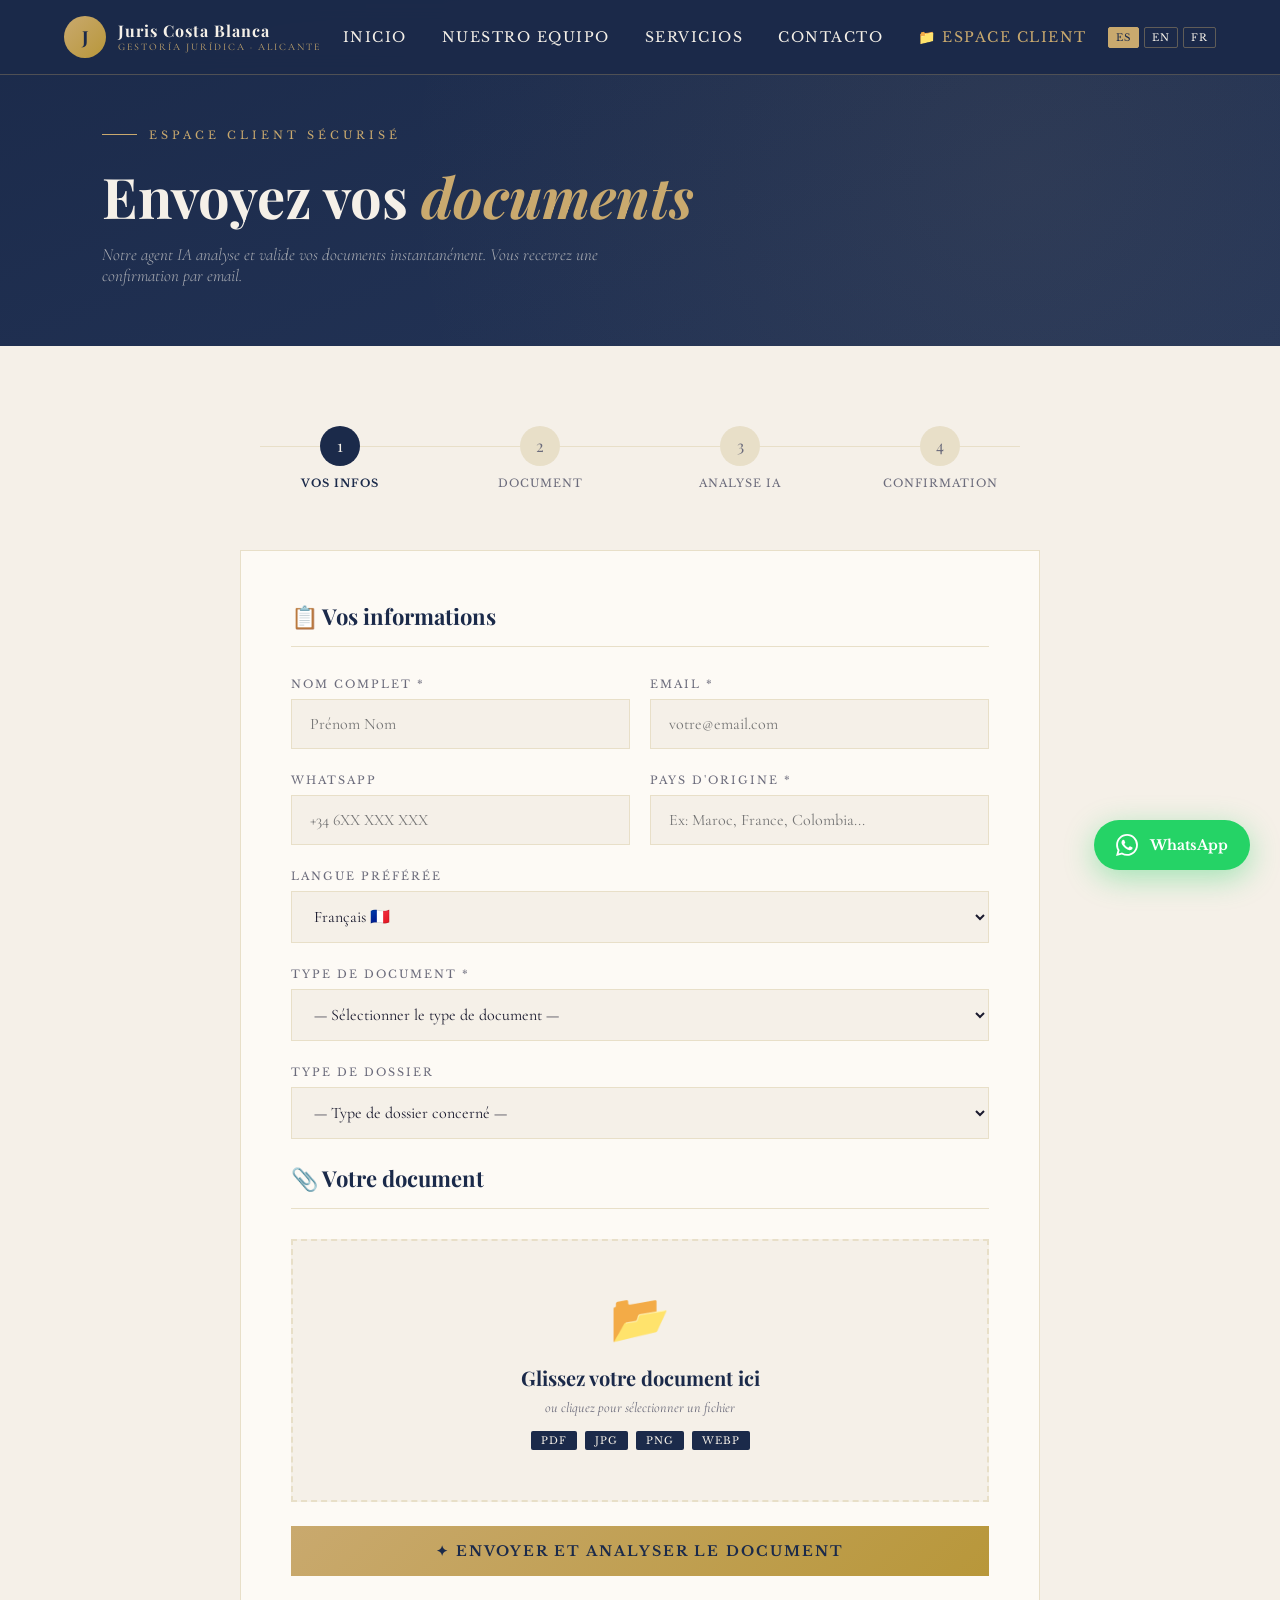
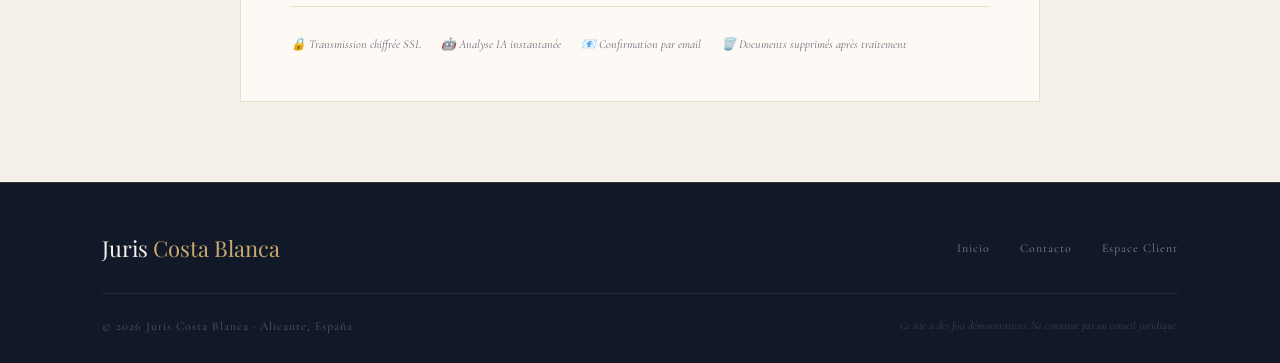
==== commit 57ca338c: "Update upload.html" ====
--- a/upload.html
+++ b/upload.html
@@ -549,6 +549,19 @@
         </div>
 
         <div class="form-group">
+          <label>Langue préférée</label>
+          <select id="client-langue">
+            <option value="Français">Français 🇫🇷</option>
+            <option value="Español">Español 🇪🇸</option>
+            <option value="English">English 🇬🇧</option>
+            <option value="العربية">العربية 🇩🇿</option>
+            <option value="Русский">Русский 🇷🇺</option>
+            <option value="Українська">Українська 🇺🇦</option>
+            <option value="中文">中文 🇨🇳</option>
+          </select>
+        </div>
+
+        <div class="form-group">
           <label>Type de document *</label>
           <select id="doc-type" required>
             <option value="">— Sélectionner le type de document —</option>
@@ -803,6 +816,7 @@
             pays: pays,
             type_document: docType,
             type_dossier: document.getElementById('dossier-type').value,
+            langue: document.getElementById('client-langue').value,
             fichier_nom: selectedFile.name,
             fichier_type: selectedFile.type,
             fichier_base64: base64
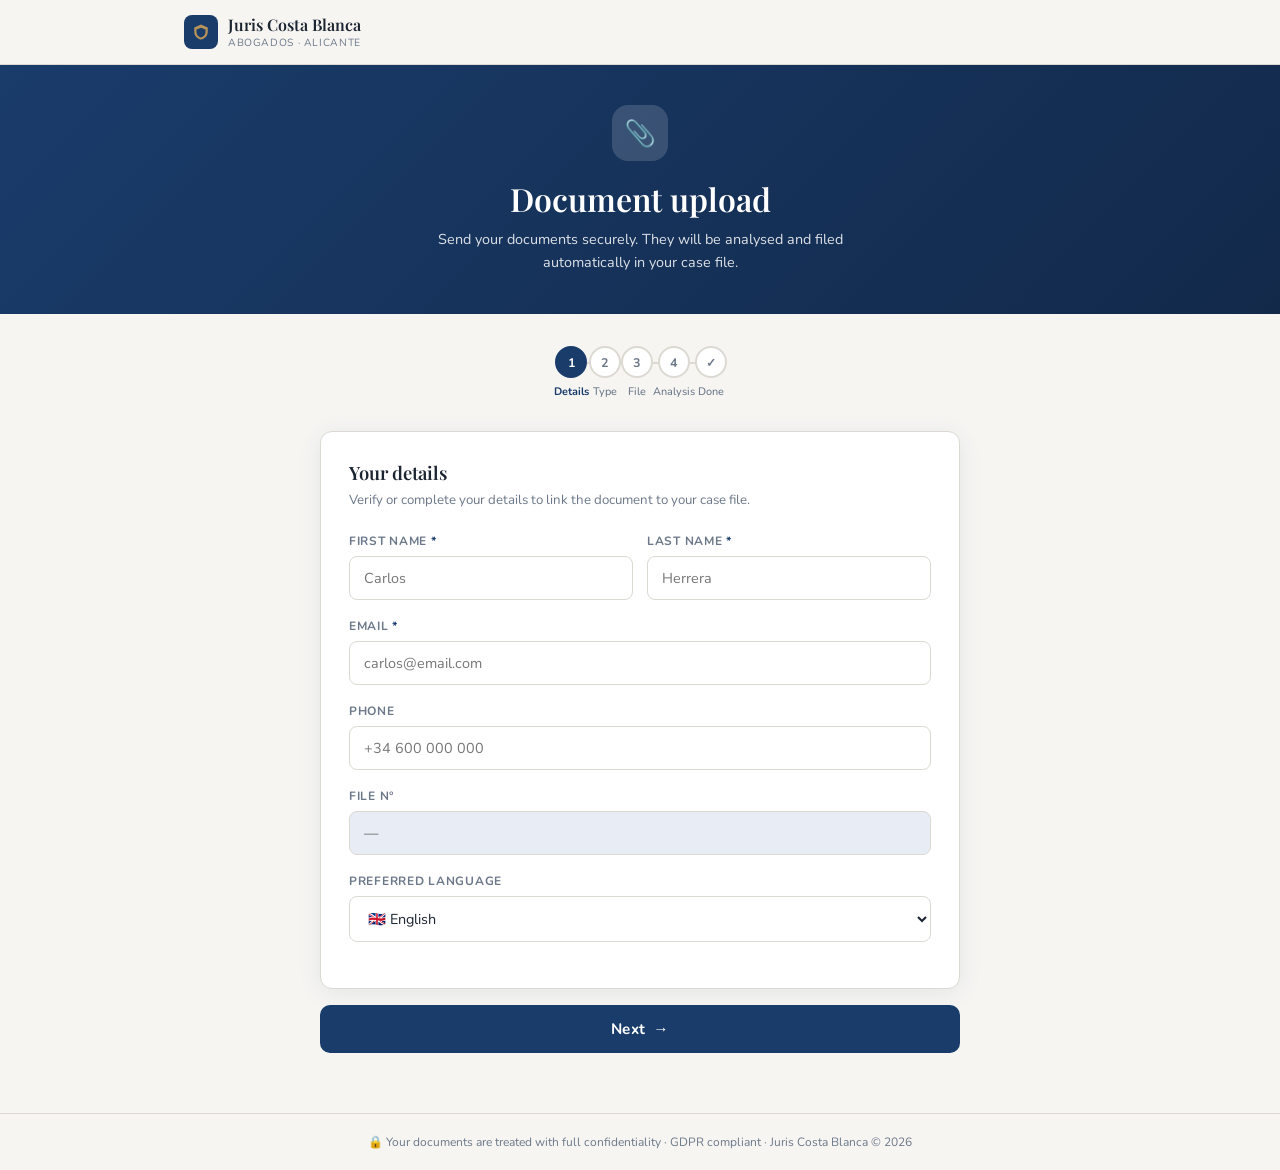
==== commit ecac5c51: "Update upload.html" ====
--- a/upload.html
+++ b/upload.html
@@ -1,883 +1,902 @@
 <!DOCTYPE html>
 <html lang="es">
 <head>
-  <meta charset="UTF-8" />
-  <meta name="viewport" content="width=device-width, initial-scale=1.0" />
-  <title>Espace Client — Juris Costa Blanca</title>
-  <meta name="description" content="Téléversez vos documents juridiques en toute sécurité. Analyse automatique par IA." />
-  <link rel="stylesheet" href="style.css" />
-  <link rel="icon" type="image/svg+xml" href="data:image/svg+xml,<svg xmlns='http://www.w3.org/2000/svg' viewBox='0 0 100 100'><text y='.9em' font-size='90'>⚖️</text></svg>" />
+  <meta charset="UTF-8"/>
+  <meta name="viewport" content="width=device-width, initial-scale=1.0"/>
+  <title>Envío de documentos — Juris Costa Blanca</title>
+  <link rel="preconnect" href="https://fonts.googleapis.com"/>
+  <link rel="preconnect" href="https://fonts.gstatic.com" crossorigin/>
+  <link href="https://fonts.googleapis.com/css2?family=Nunito:wght@300;400;500;600;700&family=Playfair+Display:ital,wght@0,400;0,600;1,400&display=swap" rel="stylesheet"/>
   <style>
-    /* ===== PAGE UPLOAD SPÉCIFIQUE ===== */
-    .upload-hero {
-      min-height: 35vh;
-      background: linear-gradient(160deg, var(--bleu-profond) 0%, var(--bleu-marine) 100%);
-      display: flex;
-      align-items: center;
-      padding: 120px 8% 60px;
+    :root {
+      --azul:    #1A3C6B;
+      --azul2:   #12294A;
+      --or:      #B8935A;
+      --teal:    #C3D0E2;
+      --teal2:   #E8EDF5;
+      --arena:   #F6F5F2;
+      --blanco:  #FFFFFF;
+      --ink:     #1B2430;
+      --muted:   #6C7889;
+      --border:  #DCD9D3;
+      --success: #1A9E6B;
+      --error:   #C0392B;
+      --warning: #E67E22;
+      --r:       12px;
+      --shadow:  0 4px 24px rgba(26,60,107,.08);
+    }
+    *, *::before, *::after { box-sizing: border-box; margin: 0; padding: 0; }
+    html { scroll-behavior: smooth; }
+    body {
+      font-family: 'Nunito', sans-serif;
+      background: var(--arena);
+      color: var(--ink);
+      min-height: 100vh;
+    }
+
+    /* ── NAV ── */
+    nav {
+      background: rgba(246,245,242,.95);
+      backdrop-filter: blur(16px);
+      border-bottom: 1px solid var(--border);
+      position: sticky; top: 0; z-index: 100;
+    }
+    .nav-inner {
+      max-width: 960px; margin: 0 auto;
+      padding: 14px 24px;
+      display: flex; align-items: center; justify-content: space-between;
+    }
+    .nav-logo {
+      display: flex; align-items: center; gap: 10px;
+      text-decoration: none; color: var(--ink);
+    }
+    .logo-mark {
+      width: 34px; height: 34px; background: var(--azul);
+      border-radius: 8px;
+      display: flex; align-items: center; justify-content: center;
+    }
+    .logo-mark svg { width: 18px; height: 18px; fill: var(--or); }
+    .logo-text { font-family: 'Playfair Display', serif; font-size: 1rem; font-weight: 600; }
+    .logo-text span { display: block; font-family: 'Nunito', sans-serif; font-size: .65rem; font-weight: 400; color: var(--muted); letter-spacing: .06em; text-transform: uppercase; }
+
+    /* ── HERO BANNER ── */
+    .page-hero {
+      background: linear-gradient(135deg, var(--azul) 0%, var(--azul2) 100%);
+      padding: 40px 24px;
+      text-align: center; color: #fff;
+    }
+    .page-hero-icon {
+      width: 56px; height: 56px;
+      background: rgba(255,255,255,.15);
+      border-radius: 16px;
+      display: flex; align-items: center; justify-content: center;
+      margin: 0 auto 16px; font-size: 1.6rem;
+    }
+    .page-hero h1 {
+      font-family: 'Playfair Display', serif;
+      font-size: clamp(1.5rem, 4vw, 2rem);
+      font-weight: 600; margin-bottom: 8px;
+    }
+    .page-hero p { font-size: .9rem; opacity: .85; max-width: 460px; margin: 0 auto; line-height: 1.6; }
+
+    .dossier-badge {
+      display: inline-flex; align-items: center; gap: 8px;
+      background: rgba(255,255,255,.15);
+      border: 1px solid rgba(255,255,255,.3);
+      border-radius: 20px; padding: 6px 16px;
+      font-size: .8rem; font-weight: 600;
+      margin-top: 16px; letter-spacing: .03em;
+    }
+    .dossier-badge .dot { width: 7px; height: 7px; background: var(--or); border-radius: 50%; }
+
+    /* ── MAIN ── */
+    .main { max-width: 680px; margin: 0 auto; padding: 32px 20px 60px; }
+
+    /* ── STEPS ── */
+    .steps { display: flex; align-items: center; justify-content: center; gap: 0; margin-bottom: 32px; }
+    .step-item { display: flex; flex-direction: column; align-items: center; gap: 6px; position: relative; }
+    .step-item:not(:last-child)::after {
+      content: '';
+      position: absolute; top: 16px; left: calc(50% + 16px);
+      width: calc(100% - 12px); height: 2px;
+      background: var(--border); z-index: 0;
+    }
+    .step-item.done:not(:last-child)::after { background: var(--azul); }
+    .step-num {
+      width: 32px; height: 32px; border-radius: 50%;
+      border: 2px solid var(--border);
+      background: var(--blanco); color: var(--muted);
+      display: flex; align-items: center; justify-content: center;
+      font-size: .78rem; font-weight: 700; position: relative; z-index: 1;
+      transition: all .3s;
+    }
+    .step-item.active .step-num { border-color: var(--azul); background: var(--azul); color: #fff; }
+    .step-item.done .step-num { border-color: var(--success); background: var(--success); color: #fff; }
+    .step-label { font-size: .68rem; color: var(--muted); font-weight: 500; white-space: nowrap; }
+    .step-item.active .step-label { color: var(--azul); font-weight: 700; }
+
+    /* ── CARD ── */
+    .card {
+      background: var(--blanco);
+      border: 1px solid var(--border);
+      border-radius: var(--r);
+      padding: 28px;
+      box-shadow: var(--shadow);
+      margin-bottom: 16px;
+    }
+    .card-title {
+      font-family: 'Playfair Display', serif;
+      font-size: 1.15rem; font-weight: 600;
+      margin-bottom: 6px; color: var(--ink);
+    }
+    .card-sub { font-size: .83rem; color: var(--muted); margin-bottom: 22px; line-height: 1.5; }
+
+    /* ── FORM ── */
+    .field { margin-bottom: 18px; }
+    .field label {
+      display: block; font-size: .75rem; font-weight: 700;
+      color: var(--muted); text-transform: uppercase; letter-spacing: .06em;
+      margin-bottom: 7px;
+    }
+    .field label .req { color: var(--azul); }
+    .field input, .field select {
+      width: 100%; padding: 11px 14px;
+      border: 1.5px solid var(--border);
+      border-radius: 8px; font-family: 'Nunito', sans-serif;
+      font-size: .9rem; color: var(--ink);
+      background: var(--blanco);
+      transition: border-color .2s, box-shadow .2s;
+      outline: none;
+    }
+    .field input:focus, .field select:focus {
+      border-color: var(--azul);
+      box-shadow: 0 0 0 3px rgba(26,60,107,.1);
+    }
+    .field input.prefilled { background: var(--teal2); color: var(--azul2); font-weight: 600; }
+    .field-row { display: grid; grid-template-columns: 1fr 1fr; gap: 14px; }
+
+    /* ── DOC TYPE SELECTOR ── */
+    .doc-types { display: grid; grid-template-columns: repeat(3, 1fr); gap: 12px; }
+    .doc-type {
+      border: 2px solid var(--border);
+      border-radius: 10px; padding: 16px 12px;
+      text-align: center; cursor: pointer;
+      transition: all .2s; background: var(--blanco);
       position: relative;
-      overflow: hidden;
-    }
-
-    .upload-hero::before {
-      content: '';
-      position: absolute;
-      inset: 0;
-      background-image: radial-gradient(circle at 80% 50%, rgba(201, 169, 110, 0.08) 0%, transparent 60%);
-    }
-
-    .upload-hero-content {
-      position: relative;
-      z-index: 2;
-    }
-
-    .upload-hero-eyebrow {
-      display: inline-flex;
-      align-items: center;
-      gap: 12px;
-      margin-bottom: 20px;
-    }
-
-    .upload-hero-eyebrow-line {
-      width: 35px;
-      height: 1px;
-      background: var(--beige-dore);
-    }
-
-    .upload-hero-eyebrow span {
-      font-size: 11px;
-      letter-spacing: 4px;
-      text-transform: uppercase;
-      color: var(--beige-dore);
-      font-family: 'Libre Baskerville', serif;
-    }
-
-    .upload-hero h1 {
-      font-family: 'Playfair Display', serif;
-      font-size: clamp(32px, 5vw, 56px);
-      color: var(--beige-clair);
-      margin-bottom: 15px;
-      line-height: 1.2;
-    }
-
-    .upload-hero h1 em {
-      color: var(--beige-dore);
-      font-style: italic;
-    }
-
-    .upload-hero p {
-      font-size: 17px;
-      color: rgba(245, 240, 232, 0.65);
-      font-style: italic;
-      font-weight: 300;
-      max-width: 500px;
-    }
-
-    /* ===== MAIN UPLOAD SECTION ===== */
-    .upload-main {
-      padding: 80px 8%;
-      background: var(--beige-clair);
-      min-height: 60vh;
-    }
-
-    .upload-container {
-      max-width: 800px;
-      margin: 0 auto;
-    }
-
-    /* ===== ÉTAPES ===== */
-    .upload-steps {
-      display: flex;
-      gap: 0;
-      margin-bottom: 60px;
-      position: relative;
-    }
-
-    .upload-steps::before {
-      content: '';
-      position: absolute;
-      top: 20px;
-      left: 20px;
-      right: 20px;
-      height: 1px;
-      background: var(--beige-moyen);
-      z-index: 0;
-    }
-
-    .step {
-      flex: 1;
-      text-align: center;
-      position: relative;
-      z-index: 1;
-    }
-
-    .step-number {
-      width: 40px;
-      height: 40px;
-      border-radius: 50%;
-      background: var(--beige-moyen);
-      color: var(--texte-gris);
-      display: flex;
-      align-items: center;
-      justify-content: center;
-      font-family: 'Playfair Display', serif;
-      font-size: 16px;
-      margin: 0 auto 10px;
-      transition: all 0.3s;
-    }
-
-    .step.active .step-number {
-      background: var(--bleu-profond);
-      color: var(--beige-clair);
-    }
-
-    .step.done .step-number {
-      background: #4CAF50;
-      color: white;
-    }
-
-    .step-label {
-      font-size: 11px;
-      letter-spacing: 1px;
-      text-transform: uppercase;
-      color: var(--texte-gris);
-      font-family: 'Libre Baskerville', serif;
-    }
-
-    .step.active .step-label {
-      color: var(--bleu-profond);
-      font-weight: 700;
-    }
-
-    /* ===== FORMULAIRE ===== */
-    .upload-form {
-      background: var(--blanc);
-      border: 1px solid var(--beige-moyen);
-      padding: 50px;
-    }
-
-    .form-section-title {
-      font-family: 'Playfair Display', serif;
-      font-size: 22px;
-      color: var(--bleu-profond);
-      margin-bottom: 30px;
-      padding-bottom: 15px;
-      border-bottom: 1px solid var(--beige-moyen);
-    }
-
-    .form-row {
-      display: grid;
-      grid-template-columns: 1fr 1fr;
-      gap: 20px;
-    }
-
-    .form-group {
-      margin-bottom: 24px;
-    }
-
-    .form-group label {
-      display: block;
-      font-size: 11px;
-      letter-spacing: 2px;
-      text-transform: uppercase;
-      color: var(--texte-gris);
-      font-family: 'Libre Baskerville', serif;
-      margin-bottom: 8px;
-    }
-
-    .form-group input,
-    .form-group select {
-      width: 100%;
-      padding: 14px 18px;
-      background: var(--beige-clair);
-      border: 1px solid var(--beige-moyen);
-      font-family: 'Cormorant Garamond', serif;
-      font-size: 16px;
-      color: var(--texte-sombre);
-      outline: none;
-      transition: border-color 0.3s;
-    }
-
-    .form-group input:focus,
-    .form-group select:focus {
-      border-color: var(--bleu-profond);
-      background: var(--blanc);
-    }
-
-    /* ===== ZONE UPLOAD ===== */
-    .upload-zone {
-      border: 2px dashed var(--beige-moyen);
-      padding: 50px 30px;
-      text-align: center;
-      cursor: pointer;
-      transition: all 0.3s;
-      background: var(--beige-clair);
-      margin-bottom: 24px;
-      position: relative;
-    }
-
-    .upload-zone:hover,
-    .upload-zone.dragover {
-      border-color: var(--bleu-profond);
-      background: rgba(27, 42, 74, 0.03);
-    }
-
-    .upload-zone input[type="file"] {
-      position: absolute;
-      inset: 0;
-      opacity: 0;
-      cursor: pointer;
-      width: 100%;
-      height: 100%;
-    }
-
-    .upload-icon {
-      font-size: 48px;
-      margin-bottom: 15px;
-    }
-
-    .upload-zone h3 {
-      font-family: 'Playfair Display', serif;
-      font-size: 20px;
-      color: var(--bleu-profond);
-      margin-bottom: 8px;
-    }
-
-    .upload-zone p {
-      font-size: 14px;
-      color: var(--texte-gris);
-      font-style: italic;
-    }
-
-    .upload-zone .accepted-formats {
-      margin-top: 15px;
-      display: flex;
-      gap: 8px;
-      justify-content: center;
-      flex-wrap: wrap;
-    }
-
-    .format-tag {
-      background: var(--bleu-profond);
-      color: var(--beige-clair);
-      padding: 3px 10px;
-      font-size: 10px;
-      letter-spacing: 1px;
-      font-family: 'Libre Baskerville', serif;
-      border-radius: 2px;
-    }
-
-    /* ===== FICHIER SÉLECTIONNÉ ===== */
+    }
+    .doc-type:hover { border-color: var(--azul); background: var(--teal2); }
+    .doc-type.selected {
+      border-color: var(--azul);
+      background: linear-gradient(135deg, var(--teal2) 0%, rgba(195,208,226,.35) 100%);
+    }
+    .doc-type .dt-icon { font-size: 1.8rem; margin-bottom: 8px; display: block; }
+    .doc-type .dt-label { font-size: .8rem; font-weight: 700; color: var(--ink); line-height: 1.3; }
+    .doc-type .dt-sub { font-size: .68rem; color: var(--muted); margin-top: 3px; line-height: 1.3; }
+    .doc-type .check-mark {
+      position: absolute; top: 8px; right: 8px;
+      width: 20px; height: 20px; border-radius: 50%;
+      background: var(--azul); color: #fff;
+      font-size: .65rem; display: none;
+      align-items: center; justify-content: center;
+    }
+    .doc-type.selected .check-mark { display: flex; }
+
+    /* ── DROP ZONE ── */
+    .drop-zone {
+      border: 2px dashed var(--border);
+      border-radius: 10px; padding: 36px 20px;
+      text-align: center; cursor: pointer;
+      transition: all .2s; position: relative;
+      background: var(--arena);
+    }
+    .drop-zone:hover, .drop-zone.dragover { border-color: var(--azul); background: var(--teal2); }
+    .drop-zone input[type="file"] {
+      position: absolute; inset: 0; opacity: 0;
+      cursor: pointer; width: 100%; height: 100%;
+    }
+    .drop-icon { font-size: 2.2rem; margin-bottom: 10px; display: block; }
+    .drop-title { font-size: .95rem; font-weight: 700; color: var(--ink); margin-bottom: 4px; }
+    .drop-sub { font-size: .78rem; color: var(--muted); }
+    .drop-formats { display: flex; gap: 6px; justify-content: center; flex-wrap: wrap; margin-top: 12px; }
+    .fmt-tag {
+      background: var(--teal2); color: var(--azul2);
+      font-size: .65rem; font-weight: 700; padding: 3px 8px;
+      border-radius: 4px; letter-spacing: .04em;
+    }
+
     .file-preview {
-      display: none;
-      background: var(--beige-clair);
-      border: 1px solid var(--beige-moyen);
-      padding: 15px 20px;
-      margin-bottom: 24px;
-      align-items: center;
-      gap: 15px;
-    }
-
-    .file-preview.visible {
-      display: flex;
-    }
-
-    .file-icon {
-      font-size: 24px;
-    }
-
-    .file-info {
-      flex: 1;
-    }
-
-    .file-name {
-      font-family: 'Libre Baskerville', serif;
-      font-size: 14px;
-      color: var(--bleu-profond);
-      font-weight: 700;
-    }
-
-    .file-size {
-      font-size: 12px;
-      color: var(--texte-gris);
-      font-style: italic;
-    }
-
+      display: none; margin-top: 14px;
+      background: var(--teal2); border: 1px solid var(--teal);
+      border-radius: 8px; padding: 12px 16px;
+      align-items: center; gap: 12px;
+    }
+    .file-preview.visible { display: flex; }
+    .file-preview-icon { font-size: 1.4rem; flex-shrink: 0; }
+    .file-preview-info { flex: 1; min-width: 0; }
+    .file-preview-name { font-size: .85rem; font-weight: 700; color: var(--azul2); white-space: nowrap; overflow: hidden; text-overflow: ellipsis; }
+    .file-preview-size { font-size: .72rem; color: var(--muted); margin-top: 2px; }
     .file-remove {
-      background: none;
-      border: none;
-      color: var(--texte-gris);
-      cursor: pointer;
-      font-size: 18px;
-      padding: 4px 8px;
-      transition: color 0.2s;
-    }
-
-    .file-remove:hover {
-      color: #e53e3e;
-    }
-
-    /* ===== ANALYSE IA ===== */
-    .ia-analysis {
-      display: none;
-      background: var(--bleu-profond);
-      padding: 30px;
-      margin-bottom: 24px;
-      color: var(--beige-clair);
-    }
-
-    .ia-analysis.visible {
-      display: block;
-    }
-
-    .ia-analysis-header {
-      display: flex;
-      align-items: center;
-      gap: 12px;
-      margin-bottom: 20px;
-    }
-
-    .ia-spinner {
-      width: 20px;
-      height: 20px;
-      border: 2px solid rgba(201, 169, 110, 0.3);
-      border-top-color: var(--beige-dore);
-      border-radius: 50%;
-      animation: spin 1s linear infinite;
-    }
-
-    @keyframes spin {
-      to { transform: rotate(360deg); }
-    }
-
-    .ia-analysis-title {
-      font-family: 'Playfair Display', serif;
-      font-size: 16px;
-      color: var(--beige-dore);
-    }
-
-    .ia-result {
-      display: none;
-    }
-
-    .ia-result.visible {
-      display: block;
-    }
-
-    .ia-result-item {
-      display: flex;
-      align-items: flex-start;
-      gap: 10px;
-      margin-bottom: 12px;
-      font-size: 14px;
-      color: rgba(245, 240, 232, 0.85);
-      line-height: 1.6;
-    }
-
-    .ia-result-icon {
-      font-size: 16px;
-      flex-shrink: 0;
-      margin-top: 2px;
-    }
-
-    /* ===== STATUT ===== */
-    .status-box {
-      display: none;
-      padding: 20px 25px;
-      margin-bottom: 24px;
-      align-items: center;
-      gap: 15px;
-    }
-
-    .status-box.visible {
-      display: flex;
-    }
-
-    .status-success {
-      background: rgba(72, 187, 120, 0.1);
-      border: 1px solid rgba(72, 187, 120, 0.3);
-    }
-
-    .status-error {
-      background: rgba(245, 101, 101, 0.1);
-      border: 1px solid rgba(245, 101, 101, 0.3);
-    }
-
-    .status-icon {
-      font-size: 24px;
-    }
-
-    .status-text h4 {
-      font-family: 'Libre Baskerville', serif;
-      font-size: 14px;
-      color: var(--bleu-profond);
-      margin-bottom: 4px;
-    }
-
-    .status-text p {
-      font-size: 13px;
-      color: var(--texte-gris);
-      font-style: italic;
-    }
-
-    /* ===== SÉCURITÉ ===== */
-    .security-info {
-      display: flex;
-      gap: 20px;
-      margin-top: 30px;
-      padding-top: 30px;
-      border-top: 1px solid var(--beige-moyen);
-    }
-
-    .security-item {
-      display: flex;
-      align-items: center;
-      gap: 8px;
-      font-size: 12px;
-      color: var(--texte-gris);
-      font-style: italic;
-    }
-
-    /* ===== RESPONSIVE ===== */
-    @media (max-width: 700px) {
-      .upload-form {
-        padding: 30px 20px;
-      }
-
-      .form-row {
-        grid-template-columns: 1fr;
-      }
-
-      .upload-steps {
-        display: none;
-      }
-
-      .security-info {
-        flex-direction: column;
-        gap: 10px;
-      }
+      width: 26px; height: 26px; border-radius: 50%;
+      background: rgba(192,57,43,.1); border: none; cursor: pointer;
+      color: var(--error); font-size: .8rem; flex-shrink: 0;
+      display: flex; align-items: center; justify-content: center;
+      transition: background .2s;
+    }
+    .file-remove:hover { background: rgba(192,57,43,.2); }
+
+    /* ── ANALYSE STATUS ── */
+    .analyse-box { display: none; border-radius: 10px; padding: 20px; margin-top: 14px; border: 1px solid; }
+    .analyse-box.loading { display: block; border-color: var(--teal); background: var(--teal2); }
+    .analyse-box.success { display: block; border-color: rgba(26,158,107,.3); background: rgba(26,158,107,.05); }
+    .analyse-box.error { display: block; border-color: rgba(192,57,43,.3); background: rgba(192,57,43,.05); }
+    .analyse-header { display: flex; align-items: center; gap: 10px; margin-bottom: 12px; }
+    .analyse-icon { font-size: 1.2rem; }
+    .analyse-title { font-size: .88rem; font-weight: 700; }
+    .analyse-loading-bar { height: 4px; background: var(--border); border-radius: 2px; overflow: hidden; margin-bottom: 8px; }
+    .analyse-loading-fill { height: 100%; background: var(--azul); border-radius: 2px; animation: loadfill 2.5s ease-in-out infinite; }
+    @keyframes loadfill { 0% { width: 5%; } 50% { width: 75%; } 100% { width: 95%; } }
+    .analyse-result { font-size: .82rem; color: var(--ink); line-height: 1.7; }
+    .analyse-result .result-row {
+      display: flex; gap: 8px; padding: 5px 0;
+      border-bottom: 1px solid rgba(26,60,107,.08);
+    }
+    .analyse-result .result-row:last-child { border-bottom: none; }
+    .result-key { font-weight: 700; min-width: 130px; color: var(--muted); font-size: .78rem; }
+    .result-val { color: var(--ink); flex: 1; }
+    .result-badge { display: inline-flex; align-items: center; gap: 4px; padding: 2px 10px; border-radius: 10px; font-size: .72rem; font-weight: 700; }
+    .result-badge.ok { background: rgba(26,158,107,.15); color: var(--success); }
+    .result-badge.warn { background: rgba(230,126,34,.15); color: var(--warning); }
+    .result-badge.ko { background: rgba(192,57,43,.15); color: var(--error); }
+
+    /* ── BUTTONS ── */
+    .btn-primary {
+      width: 100%; padding: 14px;
+      background: var(--azul); color: #fff;
+      border: none; border-radius: 10px; cursor: pointer;
+      font-family: 'Nunito', sans-serif; font-size: .95rem; font-weight: 700;
+      transition: all .2s; display: flex; align-items: center; justify-content: center; gap: 8px;
+      letter-spacing: .02em;
+    }
+    .btn-primary:hover:not(:disabled) { background: var(--azul2); transform: translateY(-1px); box-shadow: 0 8px 24px rgba(26,60,107,.25); }
+    .btn-primary:disabled { opacity: .5; cursor: not-allowed; transform: none; }
+    .btn-secondary {
+      width: 100%; padding: 12px;
+      background: transparent; color: var(--azul);
+      border: 1.5px solid var(--azul); border-radius: 10px; cursor: pointer;
+      font-family: 'Nunito', sans-serif; font-size: .9rem; font-weight: 600;
+      transition: all .2s; display: flex; align-items: center; justify-content: center; gap: 8px;
+      text-decoration: none; margin-top: 10px;
+    }
+    .btn-secondary:hover { background: var(--teal2); }
+
+    /* ── SUCCESS STATE ── */
+    .success-screen { text-align: center; padding: 20px 0; }
+    .success-anim {
+      width: 72px; height: 72px; border-radius: 50%;
+      background: linear-gradient(135deg, var(--success), #27ae60);
+      display: flex; align-items: center; justify-content: center;
+      margin: 0 auto 20px; font-size: 2rem;
+      animation: popIn .5s cubic-bezier(.34,1.56,.64,1);
+    }
+    @keyframes popIn { from { transform: scale(0); opacity: 0; } to { transform: scale(1); opacity: 1; } }
+    .success-title { font-family: 'Playfair Display', serif; font-size: 1.5rem; color: var(--ink); margin-bottom: 10px; }
+    .success-sub { color: var(--muted); font-size: .9rem; line-height: 1.6; max-width: 400px; margin: 0 auto 24px; }
+    .success-actions { display: flex; flex-direction: column; gap: 10px; max-width: 320px; margin: 0 auto; }
+
+    /* ── INFO BOX ── */
+    .info-box {
+      background: var(--teal2); border: 1px solid var(--teal);
+      border-radius: 8px; padding: 12px 16px;
+      font-size: .8rem; color: var(--azul2); line-height: 1.6;
+      display: flex; gap: 10px; align-items: flex-start;
+    }
+    .info-box .info-icon { font-size: 1rem; flex-shrink: 0; margin-top: 1px; }
+    .warn-box {
+      background: rgba(230,126,34,.08); border: 1px solid rgba(230,126,34,.3);
+      border-radius: 8px; padding: 12px 16px;
+      font-size: .8rem; color: #7d4e00; line-height: 1.6;
+      display: flex; gap: 10px; align-items: flex-start;
+      margin-top: 14px;
+    }
+
+    footer {
+      border-top: 1px solid var(--border);
+      text-align: center; padding: 20px;
+      font-size: .75rem; color: var(--muted);
+    }
+
+    @media (max-width: 560px) {
+      .doc-types { grid-template-columns: 1fr; }
+      .field-row { grid-template-columns: 1fr; }
+      .step-label { display: none; }
+      .card { padding: 20px; }
     }
   </style>
 </head>
 <body>
 
-  <!-- NAVIGATION -->
-  <nav>
-    <a href="index.html" class="nav-logo">
-      <div class="nav-logo-icon">J</div>
-      <div class="nav-logo-text">
-        <span class="nav-logo-name">Juris Costa Blanca</span>
-        <span class="nav-logo-sub">Gestoría Jurídica · Alicante</span>
-      </div>
-    </a>
-    <ul class="nav-links">
-      <li><a href="index.html#accueil">Inicio</a></li>
-      <li><a href="index.html#bureau">Nuestro Equipo</a></li>
-      <li><a href="index.html#activites">Servicios</a></li>
-      <li><a href="index.html#contact">Contacto</a></li>
-      <li><a href="upload.html" style="color: var(--beige-dore);">📁 Espace Client</a></li>
-    </ul>
-    <div class="lang-selector">
-      <button class="lang-btn active" onclick="setLang('es')">ES</button>
-      <button class="lang-btn" onclick="setLang('en')">EN</button>
-      <button class="lang-btn" onclick="setLang('fr')">FR</button>
+<!-- NAV -->
+<nav>
+  <div class="nav-inner">
+    <div class="nav-logo">
+      <div class="logo-mark">
+        <svg viewBox="0 0 24 24"><path d="M12 2l9 4v6c0 5-3.8 9.2-9 10-5.2-.8-9-5-9-10V6l9-4zm0 4.2L6 8.6v3.4c0 3.5 2.5 6.6 6 7.4 3.5-.8 6-3.9 6-7.4V8.6l-6-2.4z"/></svg>
+      </div>
+      <div class="logo-text">Juris Costa Blanca<span>Abogados · Alicante</span></div>
     </div>
-    <button class="hamburger" id="hamburger"><span></span><span></span><span></span></button>
-  </nav>
-
-  <!-- HERO -->
-  <section class="upload-hero">
-    <div class="upload-hero-content">
-      <div class="upload-hero-eyebrow">
-        <div class="upload-hero-eyebrow-line"></div>
-        <span>Espace Client Sécurisé</span>
-      </div>
-      <h1>Envoyez vos <em>documents</em></h1>
-      <p>Notre agent IA analyse et valide vos documents instantanément. Vous recevrez une confirmation par email.</p>
+  </div>
+</nav>
+
+<!-- HERO -->
+<div class="page-hero">
+  <div class="page-hero-icon">📎</div>
+  <h1 id="hero-title">Envío de documentos</h1>
+  <p id="hero-sub">Envíe sus documentos de forma segura. Serán analizados y archivados automáticamente en su expediente.</p>
+  <div class="dossier-badge" id="dossierBadge" style="display:none">
+    <span class="dot"></span>
+    <span id="dossierLabel">JCB-XXXX-XXXX</span>
+  </div>
+</div>
+
+<!-- MAIN -->
+<div class="main">
+
+  <!-- STEPS -->
+  <div class="steps">
+    <div class="step-item active" id="step1-item"><div class="step-num">1</div><div class="step-label" id="sl1">Datos</div></div>
+    <div class="step-item" id="step2-item"><div class="step-num">2</div><div class="step-label" id="sl2">Tipo</div></div>
+    <div class="step-item" id="step3-item"><div class="step-num">3</div><div class="step-label" id="sl3">Archivo</div></div>
+    <div class="step-item" id="step4-item"><div class="step-num">4</div><div class="step-label" id="sl4">Análisis</div></div>
+    <div class="step-item" id="step5-item"><div class="step-num">✓</div><div class="step-label" id="sl5">Listo</div></div>
+  </div>
+
+  <!-- ═══ STEP 1 — DATOS ═══ -->
+  <div id="panel1">
+    <div class="card">
+      <div class="card-title" id="p1-title">Sus datos</div>
+      <div class="card-sub" id="p1-sub">Verifique o complete sus datos para asociar el documento a su expediente.</div>
+      <div class="field-row">
+        <div class="field">
+          <label><span id="l-nombre">Nombre</span> <span class="req">*</span></label>
+          <input type="text" id="clientNombre" placeholder="Carlos"/>
+        </div>
+        <div class="field">
+          <label><span id="l-apellido">Apellido</span> <span class="req">*</span></label>
+          <input type="text" id="clientApellido" placeholder="Herrera"/>
+        </div>
+      </div>
+      <div class="field">
+        <label><span id="l-email">Email</span> <span class="req">*</span></label>
+        <input type="email" id="clientEmail" placeholder="carlos@email.com"/>
+      </div>
+      <div class="field">
+        <label id="l-tel">Teléfono</label>
+        <input type="tel" id="clientTel" placeholder="+34 600 000 000"/>
+      </div>
+      <div class="field">
+        <label id="l-dossier">N° Expediente</label>
+        <input type="text" id="clientDossier" class="prefilled" readonly placeholder="—"/>
+      </div>
+      <div class="field">
+        <label id="l-lang">Idioma preferido</label>
+        <select id="langSelect" onchange="changeLang(this.value)">
+          <option value="es">🇪🇸 Español</option>
+          <option value="en">🇬🇧 English</option>
+          <option value="fr">🇫🇷 Français</option>
+        </select>
+      </div>
     </div>
-  </section>
-
-  <!-- MAIN -->
-  <section class="upload-main">
-    <div class="upload-container">
-
-      <!-- ÉTAPES -->
-      <div class="upload-steps">
-        <div class="step active" id="step1">
-          <div class="step-number">1</div>
-          <div class="step-label">Vos infos</div>
-        </div>
-        <div class="step" id="step2">
-          <div class="step-number">2</div>
-          <div class="step-label">Document</div>
-        </div>
-        <div class="step" id="step3">
-          <div class="step-number">3</div>
-          <div class="step-label">Analyse IA</div>
-        </div>
-        <div class="step" id="step4">
-          <div class="step-number">4</div>
-          <div class="step-label">Confirmation</div>
-        </div>
-      </div>
-
-      <!-- FORMULAIRE -->
-      <div class="upload-form reveal">
-
-        <h2 class="form-section-title">📋 Vos informations</h2>
-
-        <div class="form-row">
-          <div class="form-group">
-            <label>Nom complet *</label>
-            <input type="text" id="client-nom" placeholder="Prénom Nom" required />
-          </div>
-          <div class="form-group">
-            <label>Email *</label>
-            <input type="email" id="client-email" placeholder="votre@email.com" required />
-          </div>
-        </div>
-
-        <div class="form-row">
-          <div class="form-group">
-            <label>WhatsApp</label>
-            <input type="tel" id="client-whatsapp" placeholder="+34 6XX XXX XXX" />
-          </div>
-          <div class="form-group">
-            <label>Pays d'origine *</label>
-            <input type="text" id="client-pays" placeholder="Ex: Maroc, France, Colombia..." required />
-          </div>
-        </div>
-
-        <div class="form-group">
-          <label>Langue préférée</label>
-          <select id="client-langue">
-            <option value="Français">Français 🇫🇷</option>
-            <option value="Español">Español 🇪🇸</option>
-            <option value="English">English 🇬🇧</option>
-            <option value="العربية">العربية 🇩🇿</option>
-            <option value="Русский">Русский 🇷🇺</option>
-            <option value="Українська">Українська 🇺🇦</option>
-            <option value="中文">中文 🇨🇳</option>
-          </select>
-        </div>
-
-        <div class="form-group">
-          <label>Type de document *</label>
-          <select id="doc-type" required>
-            <option value="">— Sélectionner le type de document —</option>
-            <option value="passeport">🛂 Passeport</option>
-            <option value="nie">🪪 NIE / TIE</option>
-            <option value="acte_naissance">📜 Acte de naissance</option>
-            <option value="antecedents_penaux">⚖️ Certificat antécédents pénaux</option>
-            <option value="empadronamiento">🏠 Certificat d'empadronamiento</option>
-            <option value="contrat_travail">💼 Contrat de travail</option>
-            <option value="justificatif_paiement">💳 Justificatif de paiement</option>
-            <option value="diplome">🎓 Diplôme / Certificat scolaire</option>
-            <option value="photo">📷 Photo d'identité</option>
-            <option value="autre">📄 Autre document</option>
-          </select>
-        </div>
-
-        <div class="form-group">
-          <label>Type de dossier</label>
-          <select id="dossier-type">
-            <option value="">— Type de dossier concerné —</option>
-            <option value="regularisation_2026">Régularisation extraordinaire 2026</option>
-            <option value="nie_tie">NIE / TIE</option>
-            <option value="visa_etudiant">Visa Étudiant</option>
-            <option value="arraigo">Arraigo</option>
-            <option value="regroupement_familial">Regroupement Familial</option>
-            <option value="renouvellement">Renouvellement Résidence</option>
-            <option value="immigration_commerciale">Immigration Commerciale</option>
-            <option value="autre">Autre</option>
-          </select>
-        </div>
-
-        <h2 class="form-section-title" style="margin-top: 10px;">📎 Votre document</h2>
-
-        <!-- ZONE UPLOAD -->
-        <div class="upload-zone" id="upload-zone">
-          <input type="file" id="file-input" accept=".pdf,.jpg,.jpeg,.png,.webp" />
-          <div class="upload-icon">📂</div>
-          <h3>Glissez votre document ici</h3>
-          <p>ou cliquez pour sélectionner un fichier</p>
-          <div class="accepted-formats">
-            <span class="format-tag">PDF</span>
-            <span class="format-tag">JPG</span>
-            <span class="format-tag">PNG</span>
-            <span class="format-tag">WEBP</span>
-          </div>
-        </div>
-
-        <!-- APERÇU FICHIER -->
-        <div class="file-preview" id="file-preview">
-          <div class="file-icon" id="file-icon">📄</div>
-          <div class="file-info">
-            <div class="file-name" id="file-name">document.pdf</div>
-            <div class="file-size" id="file-size">2.4 MB</div>
-          </div>
-          <button class="file-remove" id="file-remove" onclick="removeFile()">✕</button>
-        </div>
-
-        <!-- ANALYSE IA -->
-        <div class="ia-analysis" id="ia-analysis">
-          <div class="ia-analysis-header">
-            <div class="ia-spinner" id="ia-spinner"></div>
-            <div class="ia-analysis-title" id="ia-analysis-title">Agent IA en cours d'analyse...</div>
-          </div>
-          <div class="ia-result" id="ia-result"></div>
-        </div>
-
-        <!-- STATUT -->
-        <div class="status-box" id="status-box">
-          <div class="status-icon" id="status-icon"></div>
-          <div class="status-text">
-            <h4 id="status-title"></h4>
-            <p id="status-desc"></p>
-          </div>
-        </div>
-
-        <!-- BOUTON ENVOYER -->
-        <button class="btn-primary" id="submit-btn" onclick="submitDocument()" style="width: 100%; justify-content: center; font-size: 14px;">
-          ✦ Envoyer et analyser le document
-        </button>
-
-        <!-- SÉCURITÉ -->
-        <div class="security-info">
-          <div class="security-item">🔒 Transmission chiffrée SSL</div>
-          <div class="security-item">🤖 Analyse IA instantanée</div>
-          <div class="security-item">📧 Confirmation par email</div>
-          <div class="security-item">🗑️ Documents supprimés après traitement</div>
-        </div>
-
+    <button class="btn-primary" onclick="goStep(2)" id="btn1"><span id="btn1-txt">Siguiente</span> →</button>
+  </div>
+
+  <!-- ═══ STEP 2 — TIPO DOC ═══ -->
+  <div id="panel2" style="display:none">
+    <div class="card">
+      <div class="card-title" id="p2-title">Tipo de documento</div>
+      <div class="card-sub" id="p2-sub">Seleccione la categoría del documento que va a enviar.</div>
+      <div class="doc-types">
+        <div class="doc-type" onclick="selectDocType('identidad', this)">
+          <div class="check-mark">✓</div>
+          <span class="dt-icon">🪪</span>
+          <div class="dt-label" id="dt1-label">Identidad</div>
+          <div class="dt-sub" id="dt1-sub">Pasaporte, NIE/TIE, DNI, partida de nacimiento</div>
+        </div>
+        <div class="doc-type" onclick="selectDocType('justificante', this)">
+          <div class="check-mark">✓</div>
+          <span class="dt-icon">🏠</span>
+          <div class="dt-label" id="dt2-label">Justificantes</div>
+          <div class="dt-sub" id="dt2-sub">Empadronamiento, contrato de trabajo, nóminas</div>
+        </div>
+        <div class="doc-type" onclick="selectDocType('legal', this)">
+          <div class="check-mark">✓</div>
+          <span class="dt-icon">⚖️</span>
+          <div class="dt-label" id="dt3-label">Documento legal</div>
+          <div class="dt-sub" id="dt3-sub">Antecedentes penales, resoluciones, contratos</div>
+        </div>
       </div>
     </div>
-  </section>
-
-  <!-- WHATSAPP FLOAT -->
-  <a href="https://wa.me/14155238886" target="_blank" class="whatsapp-float" aria-label="WhatsApp">
-    <svg viewBox="0 0 24 24" xmlns="http://www.w3.org/2000/svg">
-      <path d="M17.472 14.382c-.297-.149-1.758-.867-2.03-.967-.273-.099-.471-.148-.67.15-.197.297-.767.966-.94 1.164-.173.199-.347.223-.644.075-.297-.15-1.255-.463-2.39-1.475-.883-.788-1.48-1.761-1.653-2.059-.173-.297-.018-.458.13-.606.134-.133.298-.347.446-.52.149-.174.198-.298.298-.497.099-.198.05-.371-.025-.52-.075-.149-.669-1.612-.916-2.207-.242-.579-.487-.5-.669-.51-.173-.008-.371-.01-.57-.01-.198 0-.52.074-.792.372-.272.297-1.04 1.016-1.04 2.479 0 1.462 1.065 2.875 1.213 3.074.149.198 2.096 3.2 5.077 4.487.709.306 1.262.489 1.694.625.712.227 1.36.195 1.871.118.571-.085 1.758-.719 2.006-1.413.248-.694.248-1.289.173-1.413-.074-.124-.272-.198-.57-.347m-5.421 7.403h-.004a9.87 9.87 0 01-5.031-1.378l-.361-.214-3.741.982.998-3.648-.235-.374a9.86 9.86 0 01-1.51-5.26c.001-5.45 4.436-9.884 9.888-9.884 2.64 0 5.122 1.03 6.988 2.898a9.825 9.825 0 012.893 6.994c-.003 5.45-4.437 9.884-9.885 9.884m8.413-18.297A11.815 11.815 0 0012.05 0C5.495 0 .16 5.335.157 11.892c0 2.096.547 4.142 1.588 5.945L.057 24l6.305-1.654a11.882 11.882 0 005.683 1.448h.005c6.554 0 11.89-5.335 11.893-11.893a11.821 11.821 0 00-3.48-8.413z"/>
-    </svg>
-    WhatsApp
-  </a>
-
-  <!-- FOOTER -->
-  <footer>
-    <div class="footer-top">
-      <div class="footer-logo">Juris <span>Costa Blanca</span></div>
-      <div class="footer-links">
-        <a href="index.html">Inicio</a>
-        <a href="index.html#contact">Contacto</a>
-        <a href="upload.html">Espace Client</a>
+    <button class="btn-primary" onclick="goStep(3)" id="btn2" disabled><span id="btn2-txt">Siguiente</span> →</button>
+    <button class="btn-secondary" onclick="goStep(1)">← <span id="btn-back2">Atrás</span></button>
+  </div>
+
+  <!-- ═══ STEP 3 — ARCHIVO ═══ -->
+  <div id="panel3" style="display:none">
+    <div class="card">
+      <div class="card-title" id="p3-title">Subir archivo</div>
+      <div class="card-sub" id="p3-sub">Seleccione o arrastre el documento. Será verificado automáticamente.</div>
+
+      <div class="drop-zone" id="dropZone">
+        <input type="file" id="fileInput" accept=".jpg,.jpeg,.png,.webp" onchange="handleFile(this)"/>
+        <span class="drop-icon">📂</span>
+        <div class="drop-title" id="drop-title">Arrastre aquí o haga clic</div>
+        <div class="drop-sub" id="drop-sub">Máximo 5 MB · foto o captura del documento</div>
+        <div class="drop-formats">
+          <span class="fmt-tag">JPG</span>
+          <span class="fmt-tag">PNG</span>
+          <span class="fmt-tag">WEBP</span>
+        </div>
+      </div>
+
+      <div class="file-preview" id="filePreview">
+        <span class="file-preview-icon" id="previewIcon">🖼️</span>
+        <div class="file-preview-info">
+          <div class="file-preview-name" id="previewName">documento.jpg</div>
+          <div class="file-preview-size" id="previewSize">—</div>
+        </div>
+        <button class="file-remove" onclick="removeFile()">✕</button>
+      </div>
+
+      <div class="warn-box">
+        <span>⚠️</span>
+        <span id="warn-txt">Asegúrese de que el documento sea legible y esté completo. No envíe documentos de terceros sin autorización.</span>
       </div>
     </div>
-    <div class="footer-bottom">
-      <p class="footer-copy">© 2026 Juris Costa Blanca · Alicante, España</p>
-      <p class="footer-legal">Ce site a des fins démonstratives. Ne constitue pas un conseil juridique.</p>
+    <button class="btn-primary" onclick="goStep(4)" id="btn3" disabled><span id="btn3-txt">Enviar y analizar</span> →</button>
+    <button class="btn-secondary" onclick="goStep(2)">← <span id="btn-back3">Atrás</span></button>
+  </div>
+
+  <!-- ═══ STEP 4 — ANALYSE ═══ -->
+  <div id="panel4" style="display:none">
+    <div class="card">
+      <div class="card-title" id="p4-title">Análisis del documento</div>
+      <div class="card-sub" id="p4-sub">Estamos verificando su documento. Este proceso tarda unos segundos.</div>
+
+      <div class="analyse-box loading" id="analyseLoading">
+        <div class="analyse-header">
+          <span class="analyse-icon">🔍</span>
+          <span class="analyse-title" id="al-title">Analizando el documento…</span>
+        </div>
+        <div class="analyse-loading-bar"><div class="analyse-loading-fill"></div></div>
+        <div style="font-size:.78rem; color:var(--muted)" id="al-sub">Verificando el contenido y archivando en su expediente…</div>
+      </div>
+
+      <div class="analyse-box success" id="analyseResult" style="display:none">
+        <div class="analyse-header">
+          <span class="analyse-icon">✅</span>
+          <span class="analyse-title" id="ar-title">Documento validado</span>
+        </div>
+        <div class="analyse-result" id="resultContent"></div>
+      </div>
+
+      <div class="analyse-box error" id="analyseError" style="display:none">
+        <div class="analyse-header">
+          <span class="analyse-icon">❌</span>
+          <span class="analyse-title" id="ae-title">Documento no aceptado</span>
+        </div>
+        <div class="analyse-result" id="errorContent"></div>
+      </div>
     </div>
-  </footer>
-
-  <script>
-    // ===== NAVIGATION =====
-    var hamburger = document.getElementById('hamburger');
-    var navLinks = document.getElementById('navLinks');
-    if (hamburger && navLinks) {
-      hamburger.addEventListener('click', function() {
-        navLinks.classList.toggle('open');
-      });
-    }
-
-    function setLang(lang) {
-      document.querySelectorAll('.lang-btn').forEach(function(btn) {
-        btn.classList.remove('active');
-      });
-      event.target.classList.add('active');
-    }
-
-    // ===== SCROLL ANIMATIONS =====
-    var observer = new IntersectionObserver(function(entries) {
-      entries.forEach(function(entry) {
-        if (entry.isIntersecting) entry.target.classList.add('visible');
-      });
-    }, { threshold: 0.1 });
-    document.querySelectorAll('.reveal').forEach(function(el) { observer.observe(el); });
-
-    // ===== UPLOAD ZONE =====
-    var uploadZone = document.getElementById('upload-zone');
-    var fileInput = document.getElementById('file-input');
-    var selectedFile = null;
-
-    uploadZone.addEventListener('dragover', function(e) {
-      e.preventDefault();
-      uploadZone.classList.add('dragover');
+
+    <button class="btn-primary" onclick="showStep(5)" id="btn4" disabled><span id="btn4-txt">Continuar</span> →</button>
+    <button class="btn-secondary" onclick="goStep(3)" id="btn-back4">← <span id="btn-back4-txt">Cambiar archivo</span></button>
+  </div>
+
+  <!-- ═══ STEP 5 — ÉXITO ═══ -->
+  <div id="panel5" style="display:none">
+    <div class="card">
+      <div class="success-screen">
+        <div class="success-anim">✓</div>
+        <div class="success-title" id="s-title">¡Documento recibido!</div>
+        <div class="success-sub" id="s-sub">Su documento ha sido analizado, validado y archivado en su expediente. Su abogado podrá consultarlo antes de su cita.</div>
+        <div class="success-actions">
+          <button class="btn-primary" onclick="resetUpload()" id="btn-another">
+            + <span id="btn-another-txt">Enviar otro documento</span>
+          </button>
+        </div>
+      </div>
+    </div>
+
+    <div class="info-box" style="margin-top:16px">
+      <span class="info-icon">📧</span>
+      <span id="confirm-email-txt">Se ha enviado un email de confirmación con el resumen del análisis.</span>
+    </div>
+  </div>
+
+</div>
+
+<footer>
+  <p>🔒 <span id="footer-txt">Sus documentos son tratados con total confidencialidad · Cumplimiento RGPD · Juris Costa Blanca © 2026</span></p>
+</footer>
+
+<script>
+// ══════════════════════════════════════════════════════
+//  CONFIGURATION — à remplacer par l'URL de production
+//  du webhook n8n "Juris / upload" après activation.
+//  (n8n → nœud Webhook → onglet "Production URL")
+// ══════════════════════════════════════════════════════
+const N8N_WEBHOOK_URL = 'https://REMPLACER-PAR-VOTRE-INSTANCE.app.n8n.cloud/webhook/3f8e2a71-4c9d-4b6a-9e21-7a5d6c8b1f30';
+
+// ── i18n ──────────────────────────────────────────────
+const T = {
+  es: {
+    heroTitle: 'Envío de documentos',
+    heroSub: 'Envíe sus documentos de forma segura. Serán analizados y archivados automáticamente en su expediente.',
+    sl1:'Datos', sl2:'Tipo', sl3:'Archivo', sl4:'Análisis', sl5:'Listo',
+    p1title:'Sus datos', p1sub:'Verifique o complete sus datos para asociar el documento a su expediente.',
+    lNombre:'Nombre', lApellido:'Apellido', lEmail:'Email', lTel:'Teléfono', lDossier:'N° Expediente', lLang:'Idioma preferido',
+    btn1:'Siguiente',
+    p2title:'Tipo de documento', p2sub:'Seleccione la categoría del documento que va a enviar.',
+    dt1label:'Identidad', dt1sub:'Pasaporte, NIE/TIE, DNI, partida de nacimiento',
+    dt2label:'Justificantes', dt2sub:'Empadronamiento, contrato de trabajo, nóminas',
+    dt3label:'Documento legal', dt3sub:'Antecedentes penales, resoluciones, contratos',
+    btn2:'Siguiente', btnBack2:'Atrás',
+    p3title:'Subir archivo', p3sub:'Seleccione o arrastre el documento. Será verificado automáticamente.',
+    dropTitle:'Arrastre aquí o haga clic', dropSub:'Máximo 5 MB · foto o captura del documento',
+    warnTxt:'Asegúrese de que el documento sea legible y esté completo. No envíe documentos de terceros sin autorización.',
+    btn3:'Enviar y analizar', btnBack3:'Atrás',
+    p4title:'Análisis del documento', p4sub:'Estamos verificando su documento. Este proceso tarda unos segundos.',
+    alTitle:'Analizando el documento…', alSub:'Verificando el contenido y archivando en su expediente…',
+    arTitle:'Documento validado', aeTitle:'Documento no aceptado',
+    btn4:'Continuar', btnBack4:'Cambiar archivo',
+    sTitle:'¡Documento recibido!',
+    sSub:'Su documento ha sido analizado, validado y archivado en su expediente. Su abogado podrá consultarlo antes de su cita.',
+    btnAnother:'Enviar otro documento',
+    confirmEmail:'Se ha enviado un email de confirmación con el resumen del análisis.',
+    footerTxt:'Sus documentos son tratados con total confidencialidad · Cumplimiento RGPD · Juris Costa Blanca © 2026',
+    errRequired:'Por favor complete todos los campos obligatorios.',
+    errNoType:'Por favor seleccione el tipo de documento.',
+    errNoFile:'Por favor seleccione un archivo.',
+    errFileSize:'El archivo supera los 5 MB.',
+    errFileType:'Formato no admitido. Use JPG, PNG o WEBP.',
+    errNetwork:'No se ha podido contactar con el servidor. Compruebe su conexión e inténtelo de nuevo.',
+    rvType:'Tipo detectado', rvName:'Nombre en el documento', rvDoc:'N° documento',
+    rvValidity:'Confianza', rvNotes:'Observaciones', rvSummary:'Resumen', rvFile:'Expediente',
+  },
+  en: {
+    heroTitle:'Document upload',
+    heroSub:'Send your documents securely. They will be analysed and filed automatically in your case file.',
+    sl1:'Details', sl2:'Type', sl3:'File', sl4:'Analysis', sl5:'Done',
+    p1title:'Your details', p1sub:'Verify or complete your details to link the document to your case file.',
+    lNombre:'First name', lApellido:'Last name', lEmail:'Email', lTel:'Phone', lDossier:'File N°', lLang:'Preferred language',
+    btn1:'Next',
+    p2title:'Document type', p2sub:'Select the category of the document you are uploading.',
+    dt1label:'Identity', dt1sub:'Passport, NIE/TIE, ID card, birth certificate',
+    dt2label:'Supporting docs', dt2sub:'Registration, work contract, payslips',
+    dt3label:'Legal document', dt3sub:'Criminal record, rulings, contracts',
+    btn2:'Next', btnBack2:'Back',
+    p3title:'Upload file', p3sub:'Select or drag your document. It will be verified automatically.',
+    dropTitle:'Drag here or click to browse', dropSub:'Maximum 5 MB · photo or scan of the document',
+    warnTxt:'Make sure the document is legible and complete. Do not submit third-party documents without authorisation.',
+    btn3:'Send and analyse', btnBack3:'Back',
+    p4title:'Document analysis', p4sub:'We are verifying your document. This takes a few seconds.',
+    alTitle:'Analysing the document…', alSub:'Verifying content and filing it in your case…',
+    arTitle:'Document validated', aeTitle:'Document not accepted',
+    btn4:'Continue', btnBack4:'Change file',
+    sTitle:'Document received!',
+    sSub:'Your document has been analysed, validated and filed in your case. Your lawyer can review it before your appointment.',
+    btnAnother:'Upload another document',
+    confirmEmail:'A confirmation email with the analysis summary has been sent.',
+    footerTxt:'Your documents are treated with full confidentiality · GDPR compliant · Juris Costa Blanca © 2026',
+    errRequired:'Please fill in all required fields.',
+    errNoType:'Please select a document type.',
+    errNoFile:'Please select a file.',
+    errFileSize:'File exceeds 5 MB.',
+    errFileType:'Format not supported. Use JPG, PNG or WEBP.',
+    errNetwork:'Could not reach the server. Check your connection and try again.',
+    rvType:'Detected type', rvName:'Name on document', rvDoc:'Document N°',
+    rvValidity:'Confidence', rvNotes:'Notes', rvSummary:'Summary', rvFile:'Case file',
+  },
+  fr: {
+    heroTitle:'Envoi de documents',
+    heroSub:'Déposez vos documents en toute sécurité. Ils seront analysés et classés automatiquement dans votre dossier.',
+    sl1:'Données', sl2:'Type', sl3:'Fichier', sl4:'Analyse', sl5:'Terminé',
+    p1title:'Vos informations', p1sub:'Vérifiez ou complétez vos informations pour associer le document à votre dossier.',
+    lNombre:'Prénom', lApellido:'Nom', lEmail:'Email', lTel:'Téléphone', lDossier:'N° Dossier', lLang:'Langue préférée',
+    btn1:'Suivant',
+    p2title:'Type de document', p2sub:'Sélectionnez la catégorie du document à envoyer.',
+    dt1label:'Identité', dt1sub:'Passeport, NIE/TIE, CNI, acte de naissance',
+    dt2label:'Justificatifs', dt2sub:'Empadronamiento, contrat de travail, fiches de paie',
+    dt3label:'Document légal', dt3sub:'Casier judiciaire, décisions, contrats',
+    btn2:'Suivant', btnBack2:'Retour',
+    p3title:'Envoyer le fichier', p3sub:'Sélectionnez ou glissez votre document. Il sera vérifié automatiquement.',
+    dropTitle:'Glissez ici ou cliquez', dropSub:'Maximum 5 Mo · photo ou scan du document',
+    warnTxt:"Assurez-vous que le document est lisible et complet. N'envoyez pas de documents de tiers sans autorisation.",
+    btn3:'Envoyer et analyser', btnBack3:'Retour',
+    p4title:'Analyse du document', p4sub:'Nous vérifions votre document. Cela prend quelques secondes.',
+    alTitle:'Analyse du document en cours…', alSub:'Vérification du contenu et classement dans votre dossier…',
+    arTitle:'Document validé', aeTitle:'Document non accepté',
+    btn4:'Continuer', btnBack4:'Changer le fichier',
+    sTitle:'Document reçu !',
+    sSub:'Votre document a été analysé, validé et classé dans votre dossier. Votre avocat pourra le consulter avant votre rendez-vous.',
+    btnAnother:'Envoyer un autre document',
+    confirmEmail:'Un email de confirmation avec le résumé de l\'analyse a été envoyé.',
+    footerTxt:'Vos documents sont traités en toute confidentialité · Conformité RGPD · Juris Costa Blanca © 2026',
+    errRequired:'Veuillez remplir tous les champs obligatoires.',
+    errNoType:'Veuillez sélectionner un type de document.',
+    errNoFile:'Veuillez sélectionner un fichier.',
+    errFileSize:'Le fichier dépasse 5 Mo.',
+    errFileType:'Format non supporté. Utilisez JPG, PNG ou WEBP.',
+    errNetwork:'Impossible de contacter le serveur. Vérifiez votre connexion et réessayez.',
+    rvType:'Type détecté', rvName:'Nom sur le document', rvDoc:'N° document',
+    rvValidity:'Confiance', rvNotes:'Observations', rvSummary:'Résumé', rvFile:'Dossier',
+  }
+};
+
+let lang = 'es';
+let selectedDocType = null;
+let selectedFile = null;
+let dossierNum = '';
+
+// ── INIT ─────────────────────────────────────────────
+window.addEventListener('DOMContentLoaded', () => {
+  const params = new URLSearchParams(window.location.search);
+  const dossier = params.get('dossier') || '';
+  const emailParam = params.get('email') || '';
+  const nomParam = params.get('nom') || '';
+  const langParam = params.get('lang') || '';
+
+  if (dossier) {
+    dossierNum = dossier;
+    document.getElementById('clientDossier').value = dossier;
+    document.getElementById('dossierBadge').style.display = 'inline-flex';
+    document.getElementById('dossierLabel').textContent = dossier;
+  }
+  if (emailParam) document.getElementById('clientEmail').value = emailParam;
+  if (nomParam) {
+    const parts = nomParam.trim().split(' ');
+    document.getElementById('clientNombre').value = parts[0] || '';
+    document.getElementById('clientApellido').value = parts.slice(1).join(' ');
+  }
+
+  const detected = langParam || navigator.language.slice(0, 2);
+  const supported = ['es','en','fr'].includes(detected) ? detected : 'es';
+  document.getElementById('langSelect').value = supported;
+  changeLang(supported);
+
+  const dz = document.getElementById('dropZone');
+  dz.addEventListener('dragover', e => { e.preventDefault(); dz.classList.add('dragover'); });
+  dz.addEventListener('dragleave', () => dz.classList.remove('dragover'));
+  dz.addEventListener('drop', e => {
+    e.preventDefault(); dz.classList.remove('dragover');
+    if (e.dataTransfer.files[0]) handleFile(null, e.dataTransfer.files[0]);
+  });
+});
+
+// ── LANG ─────────────────────────────────────────────
+function changeLang(l) {
+  lang = l;
+  const t = T[l];
+  const set = (id, val) => { const el = document.getElementById(id); if (el) el.textContent = val; };
+  set('hero-title', t.heroTitle); set('hero-sub', t.heroSub);
+  set('sl1', t.sl1); set('sl2', t.sl2); set('sl3', t.sl3); set('sl4', t.sl4); set('sl5', t.sl5);
+  set('p1-title', t.p1title); set('p1-sub', t.p1sub);
+  set('l-nombre', t.lNombre); set('l-apellido', t.lApellido); set('l-email', t.lEmail);
+  set('l-tel', t.lTel); set('l-dossier', t.lDossier); set('l-lang', t.lLang);
+  set('btn1-txt', t.btn1);
+  set('p2-title', t.p2title); set('p2-sub', t.p2sub);
+  set('dt1-label', t.dt1label); set('dt1-sub', t.dt1sub);
+  set('dt2-label', t.dt2label); set('dt2-sub', t.dt2sub);
+  set('dt3-label', t.dt3label); set('dt3-sub', t.dt3sub);
+  set('btn2-txt', t.btn2); set('btn-back2', t.btnBack2);
+  set('p3-title', t.p3title); set('p3-sub', t.p3sub);
+  set('drop-title', t.dropTitle); set('drop-sub', t.dropSub); set('warn-txt', t.warnTxt);
+  set('btn3-txt', t.btn3); set('btn-back3', t.btnBack3);
+  set('p4-title', t.p4title); set('p4-sub', t.p4sub);
+  set('al-title', t.alTitle); set('al-sub', t.alSub);
+  set('ar-title', t.arTitle); set('ae-title', t.aeTitle);
+  set('btn4-txt', t.btn4); set('btn-back4-txt', t.btnBack4);
+  set('s-title', t.sTitle); set('s-sub', t.sSub);
+  set('btn-another-txt', t.btnAnother);
+  set('confirm-email-txt', t.confirmEmail);
+  set('footer-txt', t.footerTxt);
+  document.documentElement.lang = l;
+}
+
+// ── STEPS ────────────────────────────────────────────
+function goStep(n) {
+  const t = T[lang];
+  if (n > 1) {
+    const nombre = document.getElementById('clientNombre').value.trim();
+    const apellido = document.getElementById('clientApellido').value.trim();
+    const email = document.getElementById('clientEmail').value.trim();
+    if (!nombre || !apellido || !email) { alert(t.errRequired); return; }
+  }
+  if (n > 2 && !selectedDocType) { alert(t.errNoType); return; }
+  if (n > 3 && !selectedFile) { alert(t.errNoFile); return; }
+
+  if (n === 4) { showStep(4); sendDocument(); return; }
+  showStep(n);
+}
+
+function showStep(n) {
+  for (let i = 1; i <= 5; i++) {
+    document.getElementById('panel' + i).style.display = (i === n) ? 'block' : 'none';
+  }
+  updateStepUI(n);
+  window.scrollTo({ top: 0, behavior: 'smooth' });
+}
+
+function updateStepUI(n) {
+  for (let i = 1; i <= 5; i++) {
+    const el = document.getElementById('step' + i + '-item');
+    el.classList.remove('active', 'done');
+    if (i < n) el.classList.add('done');
+    if (i === n) el.classList.add('active');
+  }
+}
+
+// ── DOC TYPE ─────────────────────────────────────────
+function selectDocType(type, el) {
+  document.querySelectorAll('.doc-type').forEach(d => d.classList.remove('selected'));
+  el.classList.add('selected');
+  selectedDocType = type;
+  document.getElementById('btn2').disabled = false;
+}
+
+// ── FILE HANDLING ────────────────────────────────────
+function handleFile(input, droppedFile) {
+  const t = T[lang];
+  const file = droppedFile || (input && input.files[0]);
+  if (!file) return;
+
+  const maxSize = 5 * 1024 * 1024;
+  const allowed = ['image/jpeg', 'image/png', 'image/webp'];
+
+  if (file.size > maxSize) { alert(t.errFileSize); return; }
+  if (!allowed.includes(file.type) && !file.name.match(/\.(jpg|jpeg|png|webp)$/i)) {
+    alert(t.errFileType); return;
+  }
+
+  selectedFile = file;
+  document.getElementById('previewIcon').textContent = '🖼️';
+  document.getElementById('previewName').textContent = file.name;
+  document.getElementById('previewSize').textContent = (file.size / 1024 / 1024).toFixed(2) + ' MB';
+  document.getElementById('filePreview').classList.add('visible');
+  document.getElementById('btn3').disabled = false;
+}
+
+function removeFile() {
+  selectedFile = null;
+  document.getElementById('fileInput').value = '';
+  document.getElementById('filePreview').classList.remove('visible');
+  document.getElementById('btn3').disabled = true;
+}
+
+// ── ENVOI + ANALYSE (un seul appel au workflow n8n) ──
+async function sendDocument() {
+  const t = T[lang];
+  document.getElementById('analyseLoading').style.display = 'block';
+  document.getElementById('analyseResult').style.display = 'none';
+  document.getElementById('analyseError').style.display = 'none';
+  document.getElementById('btn4').disabled = true;
+
+  const nombre = document.getElementById('clientNombre').value.trim();
+  const apellido = document.getElementById('clientApellido').value.trim();
+  const email = document.getElementById('clientEmail').value.trim();
+  const telefono = document.getElementById('clientTel').value.trim();
+
+  try {
+    const base64 = await fileToBase64(selectedFile);
+
+    const response = await fetch(N8N_WEBHOOK_URL, {
+      method: 'POST',
+      headers: { 'Content-Type': 'application/json' },
+      body: JSON.stringify({
+        dossier: dossierNum,
+        nom: nombre + ' ' + apellido,
+        email: email,
+        telephone: telefono,
+        lang: lang,
+        docType: selectedDocType,
+        fichiers: [{
+          nom_fichier: selectedFile.name,
+          fichier_type: selectedFile.type,
+          fichier_base64: base64
+        }]
+      })
     });
 
-    uploadZone.addEventListener('dragleave', function() {
-      uploadZone.classList.remove('dragover');
-    });
-
-    uploadZone.addEventListener('drop', function(e) {
-      e.preventDefault();
-      uploadZone.classList.remove('dragover');
-      var files = e.dataTransfer.files;
-      if (files.length > 0) handleFile(files[0]);
-    });
-
-    fileInput.addEventListener('change', function() {
-      if (fileInput.files.length > 0) handleFile(fileInput.files[0]);
-    });
-
-    function handleFile(file) {
-      selectedFile = file;
-      var preview = document.getElementById('file-preview');
-      var fileName = document.getElementById('file-name');
-      var fileSize = document.getElementById('file-size');
-      var fileIcon = document.getElementById('file-icon');
-
-      fileName.textContent = file.name;
-      fileSize.textContent = (file.size / 1024 / 1024).toFixed(2) + ' MB';
-
-      var ext = file.name.split('.').pop().toLowerCase();
-      if (ext === 'pdf') fileIcon.textContent = '📕';
-      else if (['jpg', 'jpeg', 'png', 'webp'].includes(ext)) fileIcon.textContent = '🖼️';
-      else fileIcon.textContent = '📄';
-
-      preview.classList.add('visible');
-      uploadZone.style.display = 'none';
-
-      // Mettre à jour les étapes
-      setStep(2);
-    }
-
-    function removeFile() {
-      selectedFile = null;
-      fileInput.value = '';
-      document.getElementById('file-preview').classList.remove('visible');
-      uploadZone.style.display = 'block';
-      document.getElementById('ia-analysis').classList.remove('visible');
-      document.getElementById('status-box').classList.remove('visible');
-      setStep(1);
-    }
-
-    // ===== ÉTAPES =====
-    function setStep(step) {
-      for (var i = 1; i <= 4; i++) {
-        var el = document.getElementById('step' + i);
-        if (!el) continue;
-        el.className = 'step';
-        if (i < step) el.classList.add('done');
-        else if (i === step) el.classList.add('active');
-      }
-    }
-
-    // ===== ENVOYER =====
-    async function submitDocument() {
-      var nom = document.getElementById('client-nom').value.trim();
-      var email = document.getElementById('client-email').value.trim();
-      var pays = document.getElementById('client-pays').value.trim();
-      var docType = document.getElementById('doc-type').value;
-
-      if (!nom || !email || !pays || !docType) {
-        alert('Veuillez remplir tous les champs obligatoires (*)');
-        return;
-      }
-
-      if (!selectedFile) {
-        alert('Veuillez sélectionner un document à envoyer.');
-        return;
-      }
-
-      // Désactiver le bouton
-      var btn = document.getElementById('submit-btn');
-      btn.disabled = true;
-      btn.textContent = '⏳ Envoi en cours...';
-
-      // Afficher l'analyse IA
-      setStep(3);
-      var iaAnalysis = document.getElementById('ia-analysis');
-      iaAnalysis.classList.add('visible');
-      document.getElementById('ia-analysis-title').textContent = 'Agent IA — Analyse du document...';
-      document.getElementById('ia-spinner').style.display = 'block';
-      document.getElementById('ia-result').classList.remove('visible');
-
-      try {
-        // Convertir le fichier en base64
-        var base64 = await fileToBase64(selectedFile);
-
-        // Envoyer au webhook n8n
-        var response = await fetch('https://kenzel2122.app.n8n.cloud/webhook/upload-document', {
-          method: 'POST',
-          headers: { 'Content-Type': 'application/json' },
-          body: JSON.stringify({
-            nom: nom,
-            email: email,
-            whatsapp: document.getElementById('client-whatsapp').value.trim(),
-            pays: pays,
-            type_document: docType,
-            type_dossier: document.getElementById('dossier-type').value,
-            langue: document.getElementById('client-langue').value,
-            fichier_nom: selectedFile.name,
-            fichier_type: selectedFile.type,
-            fichier_base64: base64
-          })
-        });
-
-        var rawText = await response.text();
-        var data;
-        try { data = JSON.parse(rawText); } catch(e) { data = { output: rawText }; }
-
-        var analyse = data.output || data.analyse || data.message || data.text || '';
-
-        // Afficher le résultat
-        document.getElementById('ia-spinner').style.display = 'none';
-        document.getElementById('ia-analysis-title').textContent = '✅ Analyse terminée';
-
-        if (analyse) {
-          var resultEl = document.getElementById('ia-result');
-          resultEl.innerHTML = '<div class="ia-result-item"><span class="ia-result-icon">🤖</span><span>' + analyse.replace(/\n/g, '<br>') + '</span></div>';
-          resultEl.classList.add('visible');
-        }
-
-        // Succès
-        setStep(4);
-        showStatus('success',
-          '✅ Document reçu et analysé !',
-          'Un email de confirmation a été envoyé à ' + email + '. Votre gestionnaire vous contactera sous 24h.'
-        );
-
-      } catch (error) {
-        console.error('Upload error:', error);
-        document.getElementById('ia-spinner').style.display = 'none';
-        document.getElementById('ia-analysis-title').textContent = '⚠️ Connexion en cours...';
-        showStatus('success',
-          '✅ Document envoyé !',
-          'Votre document a bien été reçu. Un email de confirmation sera envoyé à ' + email + '.'
-        );
-        setStep(4);
-      }
-
-      btn.disabled = false;
-      btn.textContent = '✦ Envoyer un autre document';
-    }
-
-    function showStatus(type, title, desc) {
-      var box = document.getElementById('status-box');
-      box.className = 'status-box visible status-' + type;
-      document.getElementById('status-icon').textContent = type === 'success' ? '✅' : '❌';
-      document.getElementById('status-title').textContent = title;
-      document.getElementById('status-desc').textContent = desc;
-    }
-
-    function fileToBase64(file) {
-      return new Promise(function(resolve, reject) {
-        var reader = new FileReader();
-        reader.onload = function() { resolve(reader.result.split(',')[1]); };
-        reader.onerror = reject;
-        reader.readAsDataURL(file);
-      });
-    }
-  </script>
-
+    const raw = await response.text();
+    let data;
+    try { data = JSON.parse(raw); } catch (e) { data = null; }
+
+    if (!data) { showAnalysisError(); return; }
+    displayResult(data);
+
+  } catch (err) {
+    console.error(err);
+    showAnalysisError(t.errNetwork);
+  }
+}
+
+function displayResult(d) {
+  const t = T[lang];
+  document.getElementById('analyseLoading').style.display = 'none';
+
+  if (d.ok === false) {
+    showAnalysisError(d.observaciones);
+    return;
+  }
+
+  document.getElementById('analyseResult').style.display = 'block';
+
+  const conf = (d.confianza || '').toLowerCase();
+  const confClass = ['alta', 'high', 'haute'].includes(conf) ? 'ok'
+    : ['media', 'medium', 'moyenne'].includes(conf) ? 'warn' : 'ko';
+
+  let html = '';
+  if (d.clientId) {
+    html += '<div class="result-row"><span class="result-key">' + t.rvFile + '</span><span class="result-val"><strong>' + esc(d.clientId) + '</strong></span></div>';
+  }
+  if (d.tipo_detectado) {
+    html += '<div class="result-row"><span class="result-key">' + t.rvType + '</span><span class="result-val">' + esc(d.tipo_detectado) + '</span></div>';
+  }
+  if (d.nombre_detectado) {
+    html += '<div class="result-row"><span class="result-key">' + t.rvName + '</span><span class="result-val">' + esc(d.nombre_detectado) + '</span></div>';
+  }
+  if (d.resumen) {
+    html += '<div class="result-row"><span class="result-key">' + t.rvSummary + '</span><span class="result-val" style="font-style:italic;color:var(--azul)">' + esc(d.resumen) + '</span></div>';
+  }
+  if (d.confianza) {
+    html += '<div class="result-row"><span class="result-key">' + t.rvValidity + '</span><span class="result-val"><span class="result-badge ' + confClass + '">' + esc(d.confianza) + '</span></span></div>';
+  }
+  if (d.observaciones) {
+    html += '<div class="result-row"><span class="result-key">' + t.rvNotes + '</span><span class="result-val">' + esc(d.observaciones) + '</span></div>';
+  }
+
+  document.getElementById('resultContent').innerHTML = html;
+  document.getElementById('btn4').disabled = false;
+}
+
+function showAnalysisError(msg) {
+  document.getElementById('analyseLoading').style.display = 'none';
+  document.getElementById('analyseError').style.display = 'block';
+  const fallback = lang === 'fr' ? "Le document n'a pas pu être accepté. Vérifiez qu'il est lisible et que le nom correspond, puis réessayez."
+    : lang === 'en' ? 'The document could not be accepted. Please check it is legible and the name matches, then try again.'
+    : 'El documento no ha podido ser aceptado. Compruebe que sea legible y que el nombre coincida, e inténtelo de nuevo.';
+  document.getElementById('errorContent').textContent = msg || fallback;
+  document.getElementById('btn4').disabled = true;
+}
+
+// ── RESET ────────────────────────────────────────────
+function resetUpload() {
+  selectedDocType = null;
+  selectedFile = null;
+  document.querySelectorAll('.doc-type').forEach(d => d.classList.remove('selected'));
+  document.getElementById('filePreview').classList.remove('visible');
+  document.getElementById('fileInput').value = '';
+  document.getElementById('btn2').disabled = true;
+  document.getElementById('btn3').disabled = true;
+  document.getElementById('btn4').disabled = true;
+  document.getElementById('analyseLoading').style.display = 'none';
+  document.getElementById('analyseResult').style.display = 'none';
+  document.getElementById('analyseError').style.display = 'none';
+  showStep(2);
+}
+
+// ── UTILS ────────────────────────────────────────────
+function fileToBase64(file) {
+  return new Promise((resolve, reject) => {
+    const reader = new FileReader();
+    reader.onload = () => resolve(reader.result.split(',')[1]);
+    reader.onerror = reject;
+    reader.readAsDataURL(file);
+  });
+}
+
+function esc(s) {
+  return String(s).replace(/[&<>"']/g, c => ({ '&':'&amp;', '<':'&lt;', '>':'&gt;', '"':'&quot;', "'":'&#39;' }[c]));
+}
+</script>
 </body>
 </html>
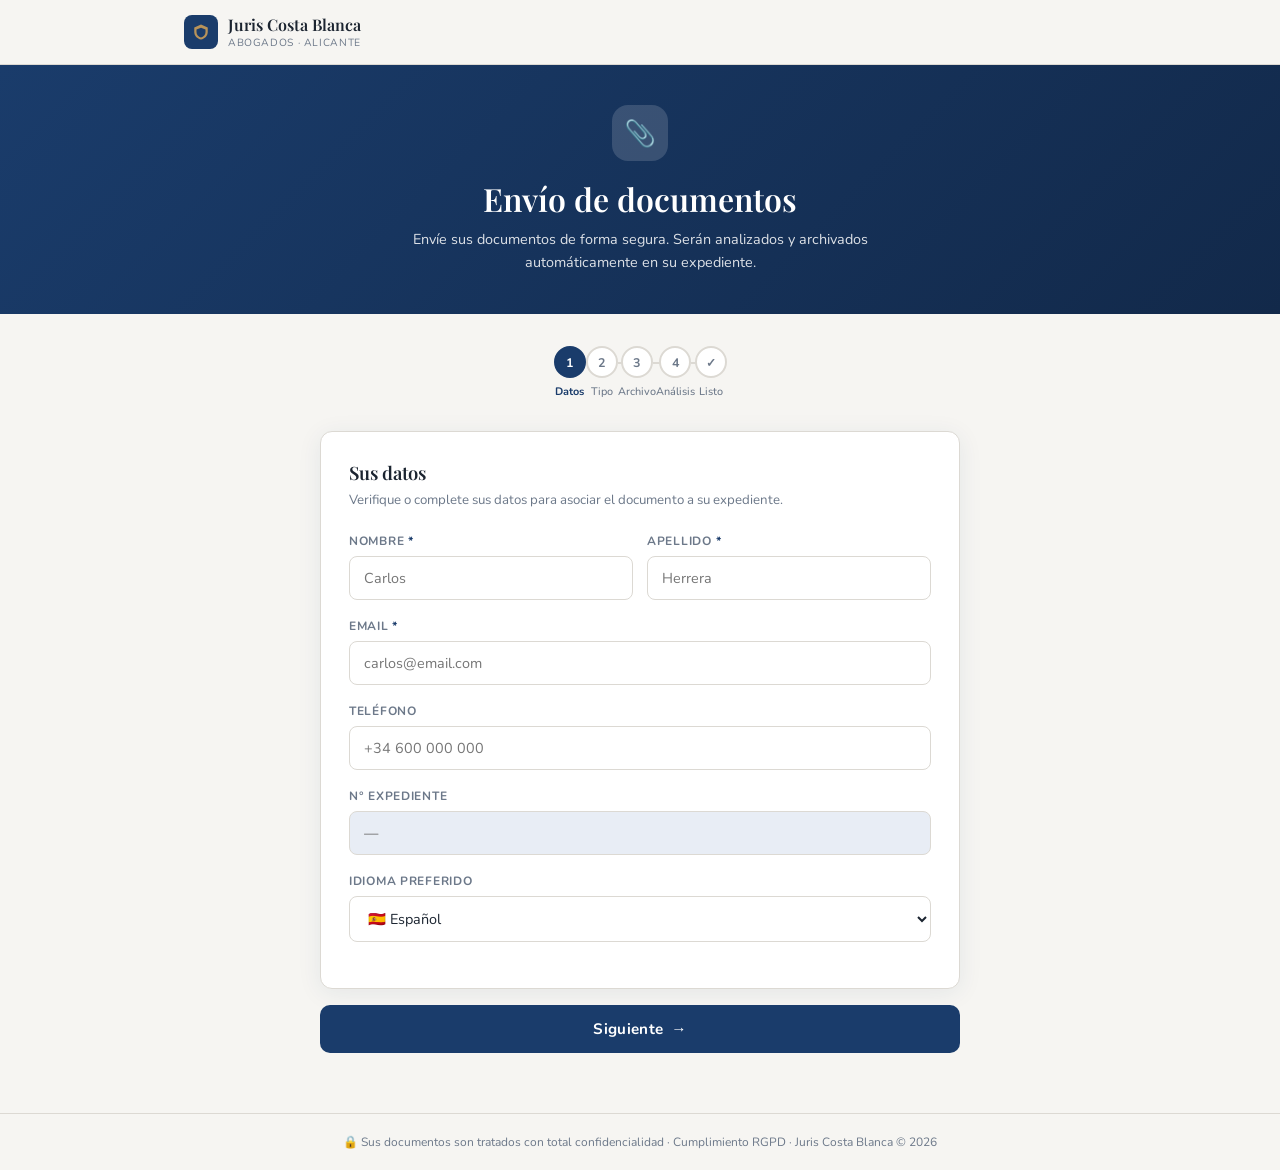
==== commit 7f4c4c1a: "Update upload.html" ====
--- a/upload.html
+++ b/upload.html
@@ -524,7 +524,7 @@
 //  du webhook n8n "Juris / upload" après activation.
 //  (n8n → nœud Webhook → onglet "Production URL")
 // ══════════════════════════════════════════════════════
-const N8N_WEBHOOK_URL = 'https://REMPLACER-PAR-VOTRE-INSTANCE.app.n8n.cloud/webhook/3f8e2a71-4c9d-4b6a-9e21-7a5d6c8b1f30';
+const N8N_WEBHOOK_URL = 'https://const N8N_WEBHOOK_URL = 'https://kenzel2122.app.n8n.cloud/webhook/3f8e2a71-4c9d-4b6a-9e21-7a5d6c8b1f30';
 
 // ── i18n ──────────────────────────────────────────────
 const T = {
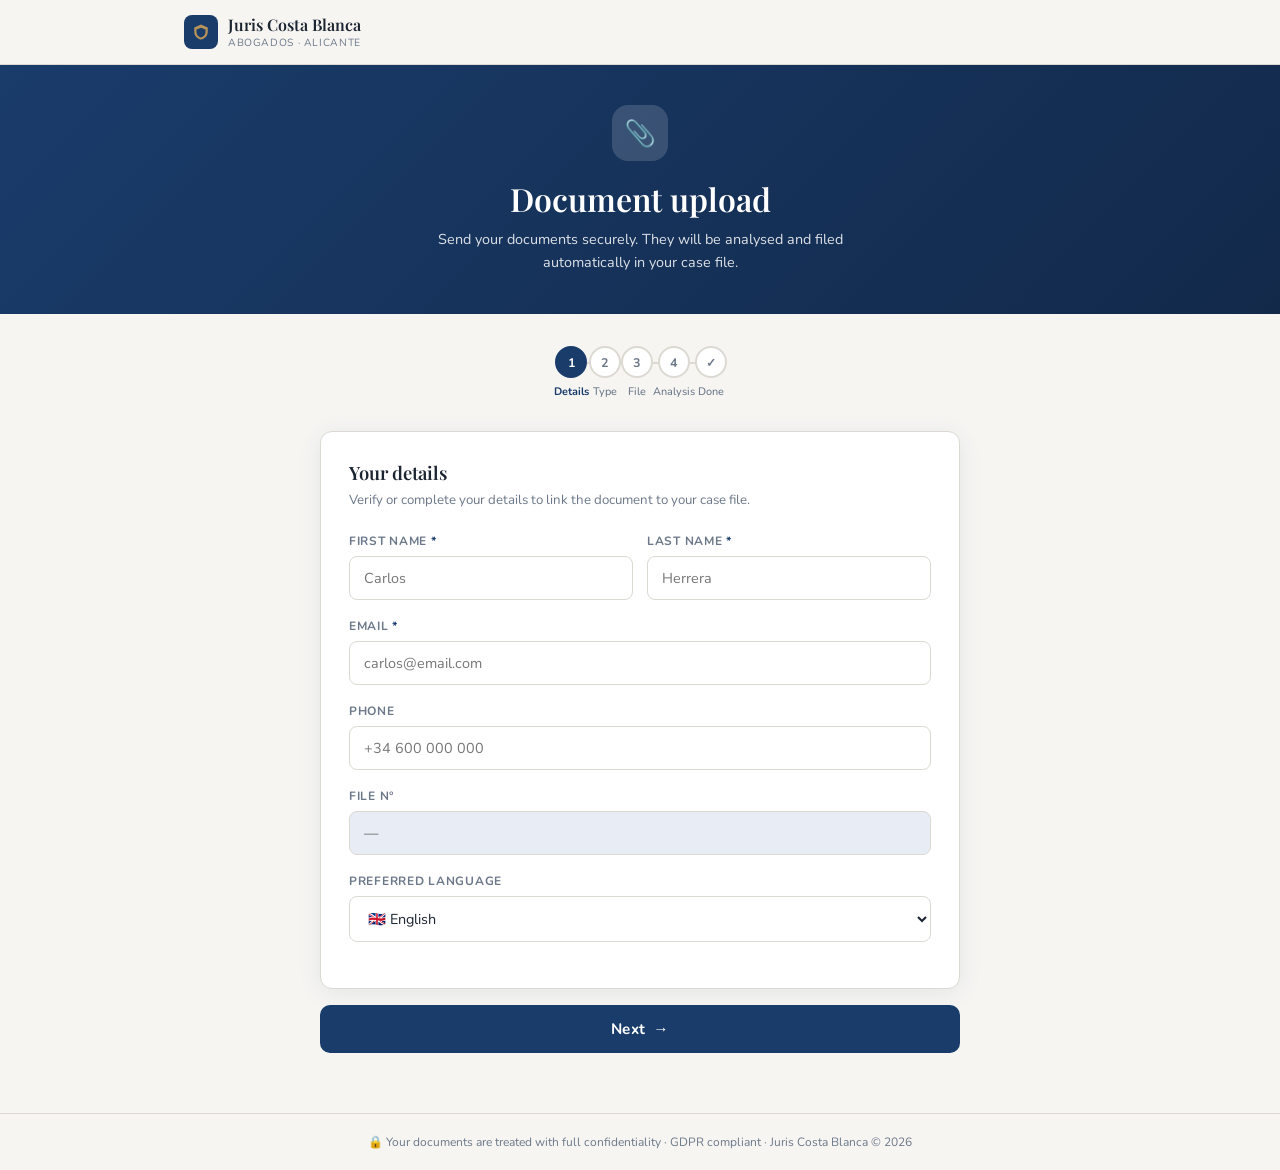
==== commit 9bbbd1eb: "Update upload.html" ====
--- a/upload.html
+++ b/upload.html
@@ -524,8 +524,7 @@
 //  du webhook n8n "Juris / upload" après activation.
 //  (n8n → nœud Webhook → onglet "Production URL")
 // ══════════════════════════════════════════════════════
-const N8N_WEBHOOK_URL = 'https://const N8N_WEBHOOK_URL = 'https://kenzel2122.app.n8n.cloud/webhook/3f8e2a71-4c9d-4b6a-9e21-7a5d6c8b1f30';
-
+const N8N_WEBHOOK_URL = 'https://kenzel2122.app.n8n.cloud/webhook/3f8e2a71-4c9d-4b6a-9e21-7a5d6c8b1f30';
 // ── i18n ──────────────────────────────────────────────
 const T = {
   es: {
